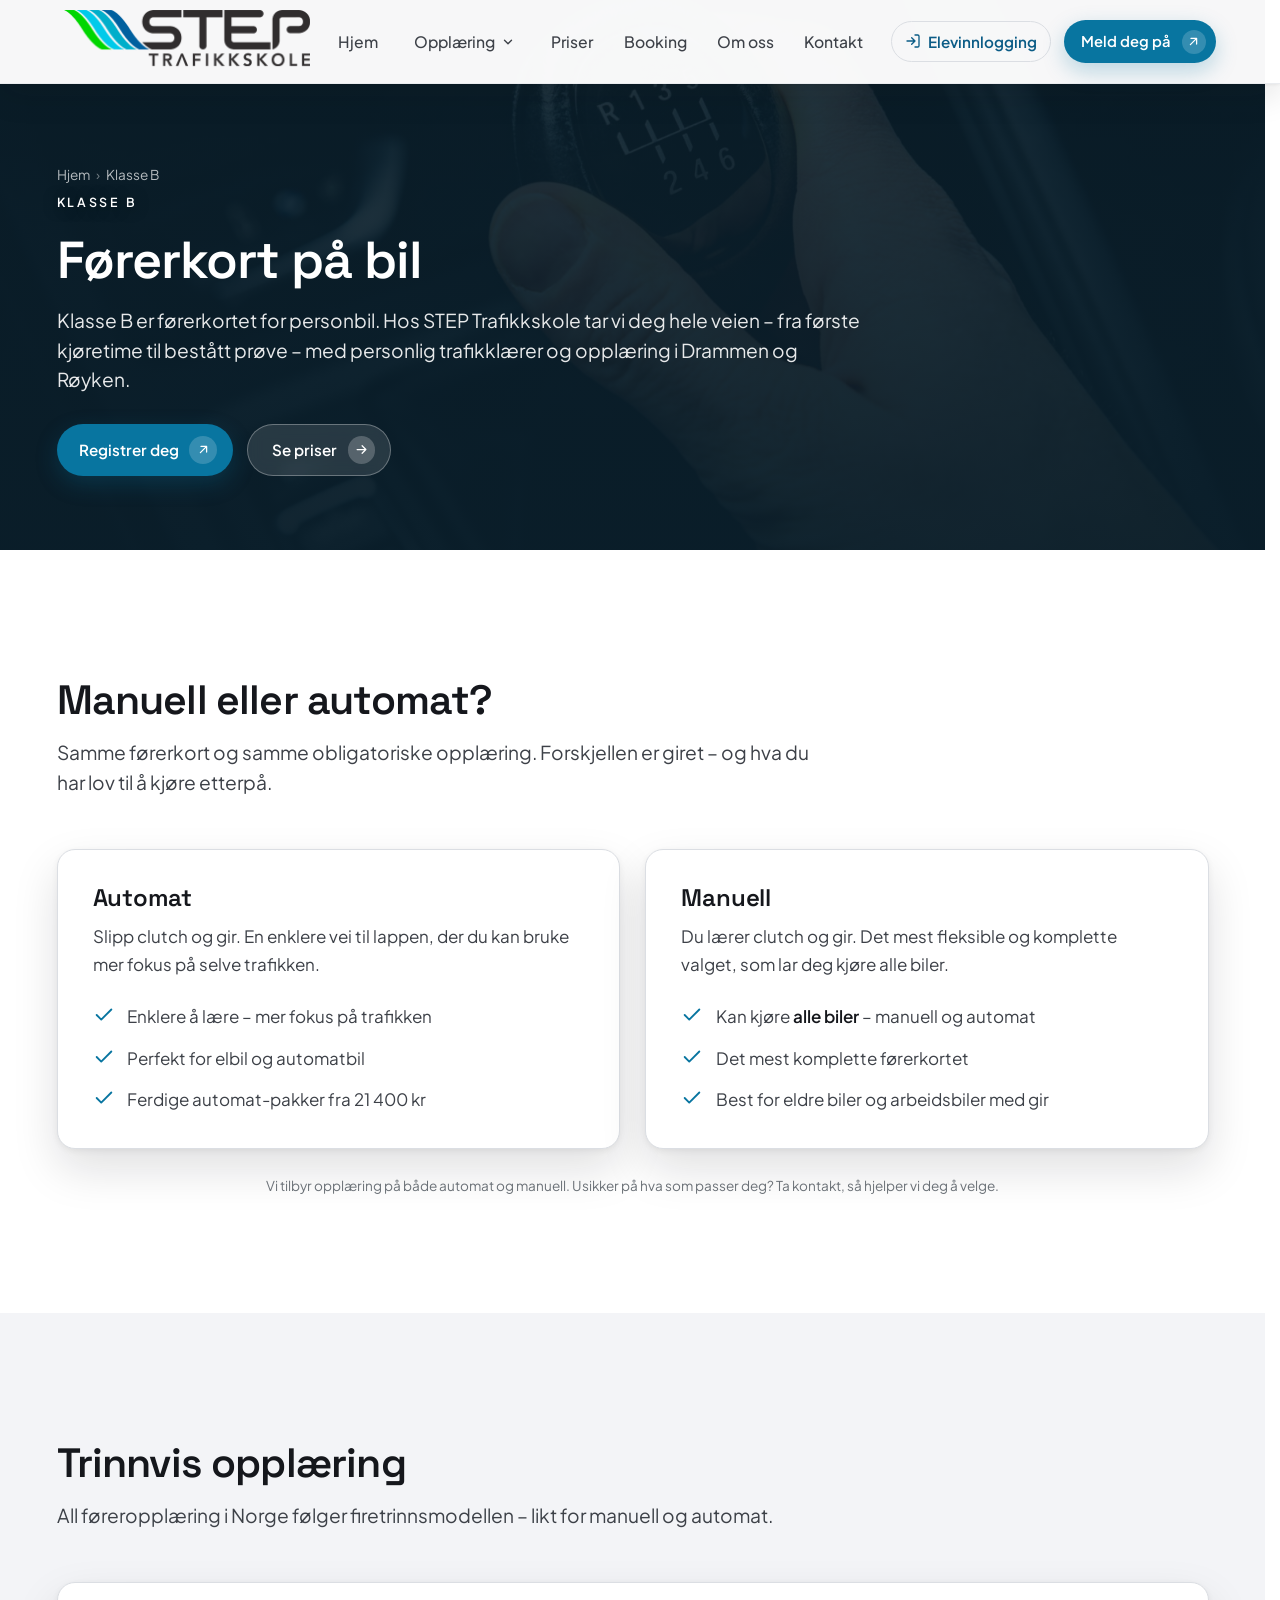
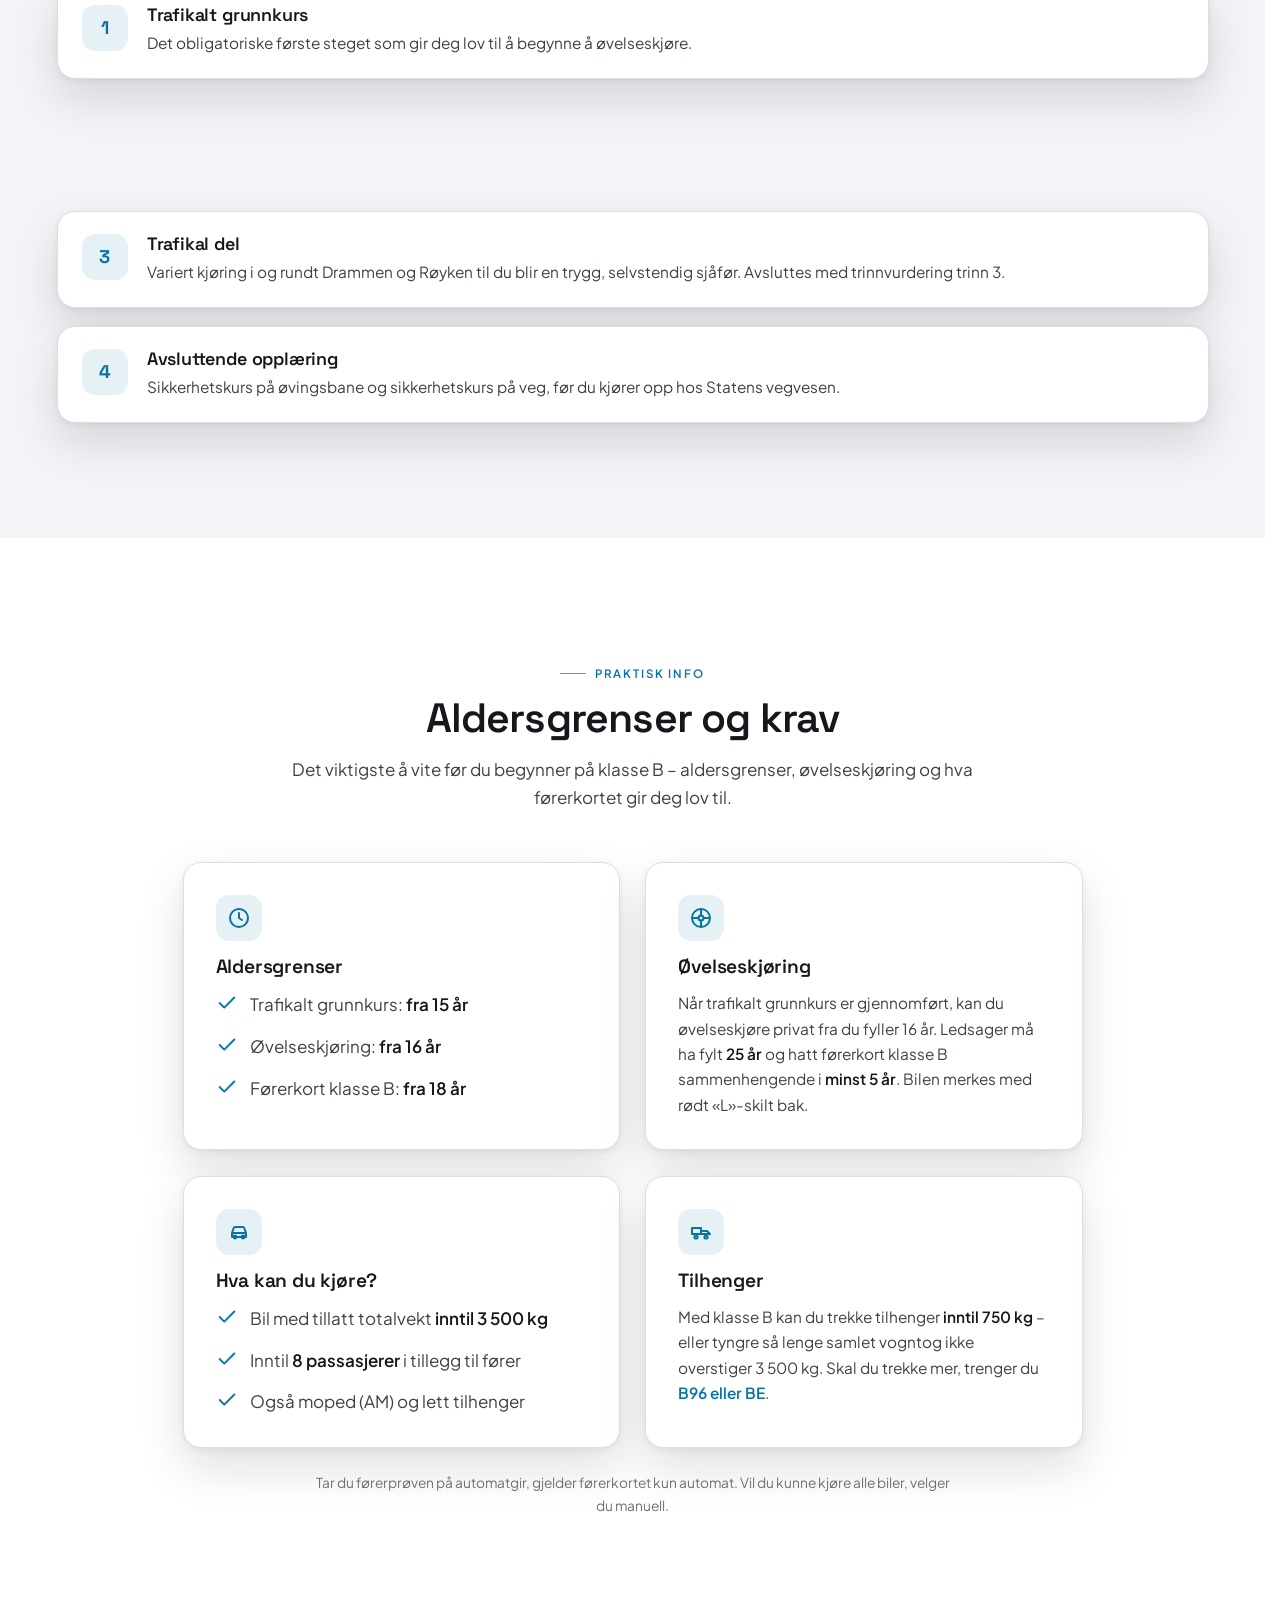
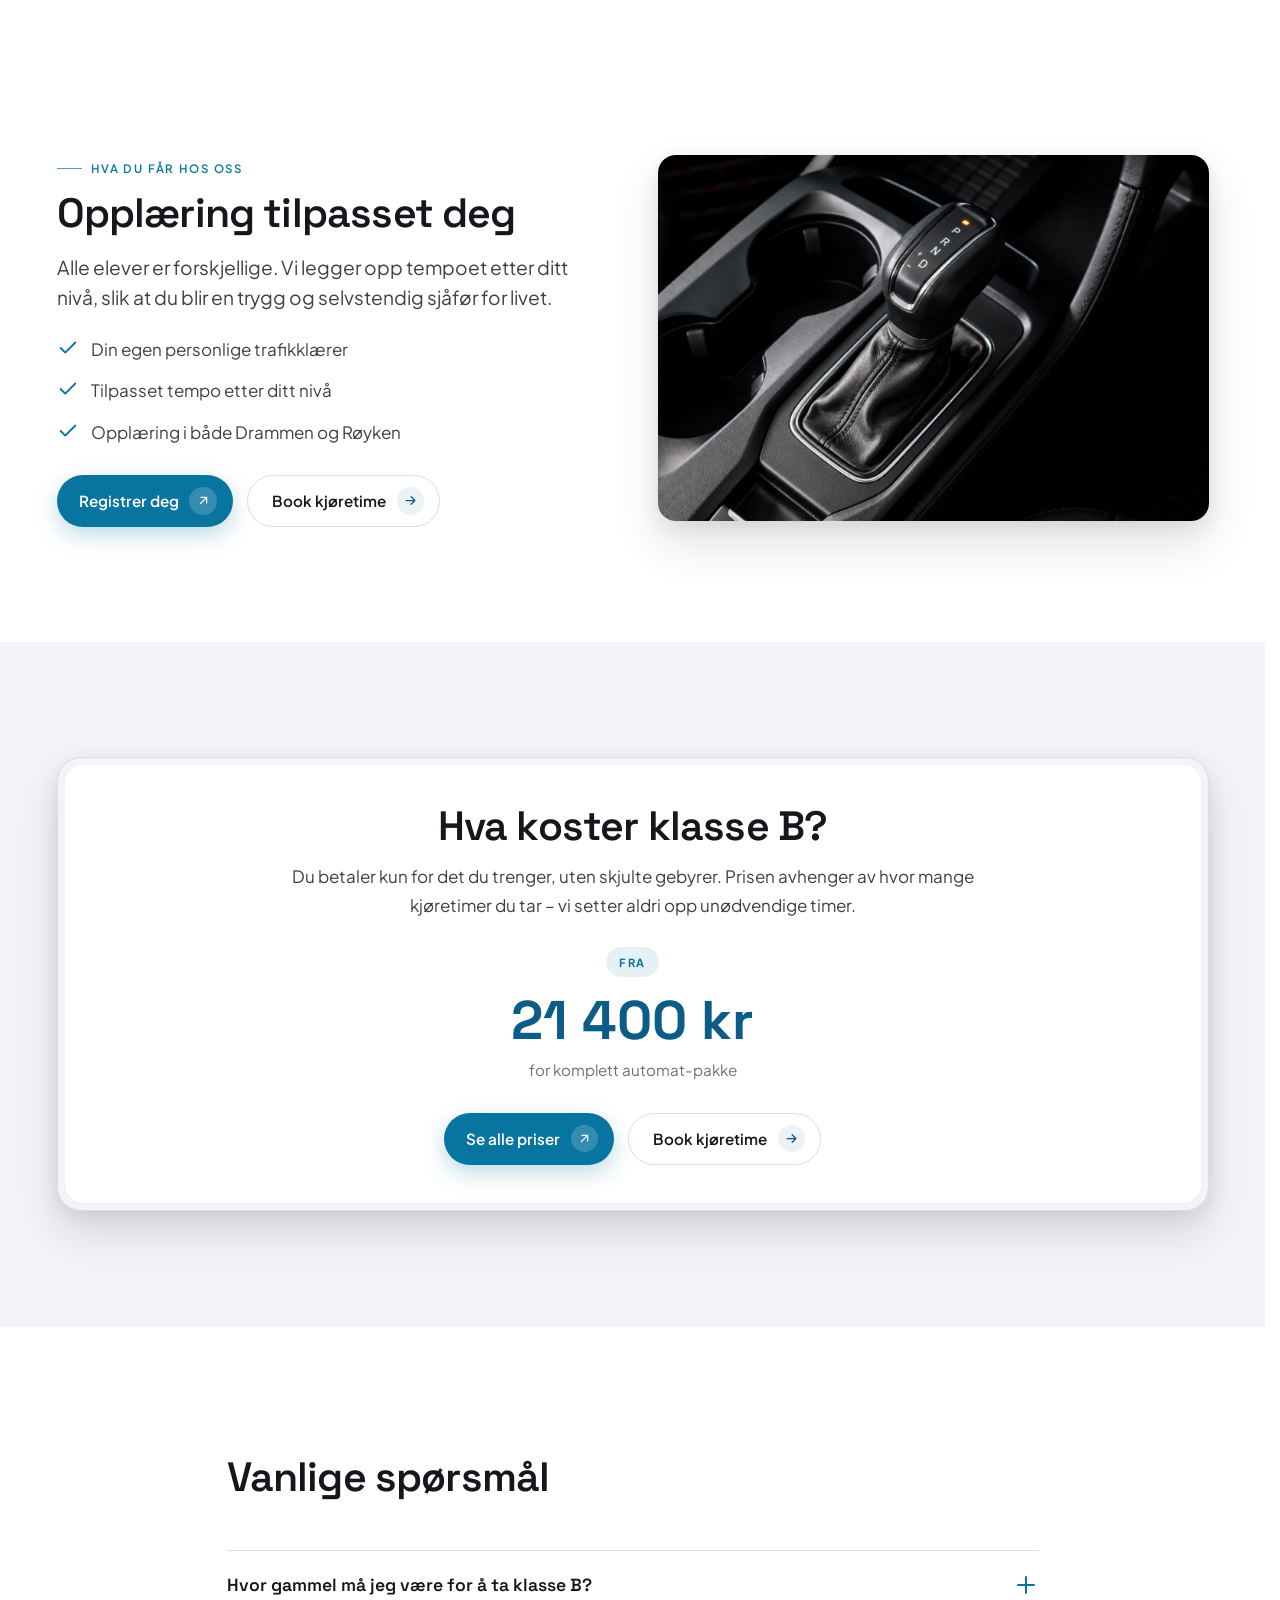
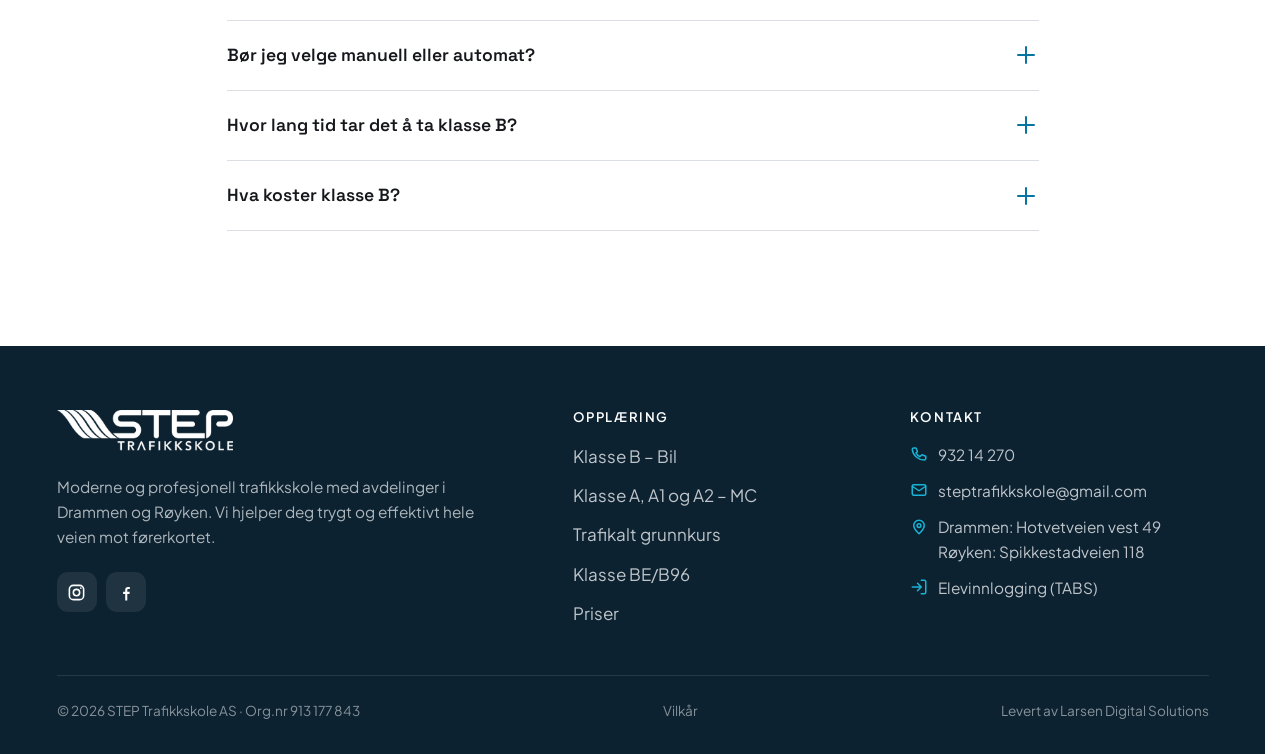
==== klasse-b.html @ c3b04172 "STEP Trafikkskole – nettsideutkast Co-Authored-By: Claude Opus 4.8 (1M context) <noreply@anthropic.c" ====
<!DOCTYPE html>
<html lang="nb">
<head>
  <meta charset="UTF-8">
  <meta name="viewport" content="width=device-width, initial-scale=1">
  <script>document.documentElement.classList.add('js')</script>
  <title>Klasse B – Førerkort på bil | STEP Trafikkskole</title>
  <meta name="description" content="Ta førerkort klasse B hos STEP Trafikkskole i Drammen og Røyken. Manuell eller automat, trinnvis opplæring og personlig trafikklærer. Komplette pakker fra 21 400 kr.">
  <link rel="canonical" href="https://steptrafikkskole.no/klasse-b.html">
  <meta name="theme-color" content="#0C2230">
  <link rel="icon" type="image/png" href="img/favicon.png">
  <link rel="apple-touch-icon" href="img/favicon.png">
  <meta property="og:type" content="website">
  <meta property="og:site_name" content="STEP Trafikkskole">
  <meta property="og:locale" content="nb_NO">
  <meta property="og:title" content="Klasse B – Førerkort på bil | STEP Trafikkskole">
  <meta property="og:description" content="Ta førerkort klasse B i Drammen og Røyken. Manuell eller automat, trinnvis opplæring og personlig trafikklærer.">
  <meta property="og:url" content="https://steptrafikkskole.no/klasse-b.html">
  <meta property="og:image" content="https://steptrafikkskole.no/img/step-hero.jpg">
  <meta name="twitter:card" content="summary_large_image">
  <meta name="twitter:title" content="Klasse B – Førerkort på bil | STEP Trafikkskole">
  <meta name="twitter:description" content="Ta førerkort klasse B i Drammen og Røyken. Manuell eller automat, personlig trafikklærer.">
  <meta name="twitter:image" content="https://steptrafikkskole.no/img/step-hero.jpg">
  <link rel="stylesheet" href="css/styles.css?v=37">
  <script type="application/ld+json">{"@context":"https://schema.org","@type":"BreadcrumbList","itemListElement":[{"@type":"ListItem","position":1,"name":"Hjem","item":"https://steptrafikkskole.no/"},{"@type":"ListItem","position":2,"name":"Klasse B","item":"https://steptrafikkskole.no/klasse-b.html"}]}</script>
  <script type="application/ld+json">{"@context":"https://schema.org","@type":"FAQPage","mainEntity":[{"@type":"Question","name":"Hvor gammel må jeg være for å ta klasse B?","acceptedAnswer":{"@type":"Answer","text":"Du kan ta trafikalt grunnkurs fra du fyller 15 år og begynne å øvelseskjøre fra 16 år. Selve førerkortet for klasse B kan du tidligst få når du fyller 18 år."}},{"@type":"Question","name":"Bør jeg velge manuell eller automat?","acceptedAnswer":{"@type":"Answer","text":"Med automat blir det enklere – du slipper clutch og gir, og kan bruke mer fokus på trafikken. Med manuell kan du kjøre alle biler. Vi tilbyr opplæring på både automat og manuell – velg det som passer deg."}},{"@type":"Question","name":"Hvor lang tid tar det å ta klasse B?","acceptedAnswer":{"@type":"Answer","text":"Det er individuelt og avhenger av hvor ofte du kjører og hvor mye du øvelseskjører privat. Vi legger opp tempoet etter ditt nivå og gjør trinnvurderinger underveis."}},{"@type":"Question","name":"Hva koster klasse B?","acceptedAnswer":{"@type":"Answer","text":"Vi tilbyr ferdige automat-pakker fra 21 400 kr, og du betaler kun for det du trenger. Se full prisoversikt på prissiden vår."}}]}</script>
  <script type="application/ld+json">{"@context":"https://schema.org","@type":"Service","name":"Klasse B – kjøreopplæring i Drammen og Røyken","serviceType":"Føreropplæring klasse B (manuell og automat)","provider":{"@type":"LocalBusiness","name":"STEP Trafikkskole AS","@id":"https://steptrafikkskole.no/#trafikkskole"},"areaServed":[{"@type":"City","name":"Drammen"},{"@type":"Place","name":"Røyken"}],"url":"https://steptrafikkskole.no/klasse-b.html","description":"Kjøreopplæring for førerkort klasse B i Drammen og Røyken, manuell eller automat. Personlig trafikklærer og tilpasset tempo."}</script>
</head>
<body>
  <a href="#hovedinnhold" class="skip-link">Hopp til innhold</a>

  <!-- ===================== NAV ===================== -->
  <header class="nav">
    <div class="container nav__inner">
      <a class="brand" href="index.html" aria-label="STEP Trafikkskole, forside"><img decoding="async" class="brand__logo" src="img/logo.png" alt="STEP Trafikkskole"></a>

      <nav class="nav__links" aria-label="Hovedmeny">
        <a href="index.html">Hjem</a>
        <div class="has-dd">
          <button class="dd__btn" aria-haspopup="true" aria-expanded="false" aria-current="page">Opplæring
            <svg viewBox="0 0 24 24" fill="none" stroke="currentColor" stroke-width="2.4" stroke-linecap="round" stroke-linejoin="round" aria-hidden="true"><path d="m6 9 6 6 6-6"/></svg>
          </button>
          <div class="dd__panel" role="menu">
            <a href="klasse-b.html" role="menuitem" aria-current="page"><span class="dd__ic"><svg viewBox="0 0 24 24" fill="none" stroke="currentColor" stroke-width="2" stroke-linecap="round" stroke-linejoin="round"><path d="M5 13l1.5-4.5A2 2 0 0 1 8.4 7h7.2a2 2 0 0 1 1.9 1.5L19 13M5 13h14v4H5z"/><circle cx="8" cy="17" r="1.4"/><circle cx="16" cy="17" r="1.4"/></svg></span><span><b>Klasse B – Bil</b><span>Manuell eller automat</span></span></a>
            <a href="klasse-mc.html" role="menuitem"><span class="dd__ic"><svg viewBox="0 0 24 24" fill="none" stroke="currentColor" stroke-width="2" stroke-linecap="round" stroke-linejoin="round"><circle cx="5.5" cy="17" r="3.5"/><circle cx="18.5" cy="17" r="3.5"/><path d="M5.5 17 9 9h4l3 4h2.5M9 9l-1-2"/></svg></span><span><b>Klasse A, A1 og A2 – MC</b><span>Lett, mellomtung og tung MC</span></span></a>
            <a href="klasse-be.html" role="menuitem"><span class="dd__ic"><svg viewBox="0 0 24 24" fill="none" stroke="currentColor" stroke-width="2" stroke-linecap="round" stroke-linejoin="round"><path d="M3 8h9v6H3zM12 11h6l3 3v0h-9z"/><circle cx="7" cy="17" r="1.6"/><circle cx="17" cy="17" r="1.6"/></svg></span><span><b>Klasse BE/B96</b><span>Bil med tilhenger</span></span></a>
            <a href="trafikalt-grunnkurs.html" role="menuitem"><span class="dd__ic"><svg viewBox="0 0 24 24" fill="none" stroke="currentColor" stroke-width="2" stroke-linecap="round" stroke-linejoin="round"><path d="M9 11l3 3L22 4"/><path d="M21 12v7a2 2 0 0 1-2 2H5a2 2 0 0 1-2-2V5a2 2 0 0 1 2-2h11"/></svg></span><span><b>Trafikalt grunnkurs</b><span>Obligatorisk førstesteg</span></span></a>
          </div>
        </div>
        <a href="priser.html">Priser</a>
        <a href="booking.html">Booking</a>
        <a href="om-oss.html">Om oss</a>
        <a href="kontakt.html">Kontakt</a>
      </nav>

      <div class="nav__cta">
        <a class="nav__login" href="https://tabs.no/start" target="_blank" rel="noopener" aria-label="Elevinnlogging i TABS (åpner nytt vindu)">
          <svg viewBox="0 0 24 24" fill="none" stroke="currentColor" stroke-width="2" stroke-linecap="round" stroke-linejoin="round" aria-hidden="true"><path d="M15 3h4a2 2 0 0 1 2 2v14a2 2 0 0 1-2 2h-4"/><path d="M10 17 15 12 10 7M15 12H3"/></svg>
          Elevinnlogging
        </a>
        <a class="btn btn--primary" href="kontakt.html">Meld deg på
          <span class="btn__icon" aria-hidden="true"><svg viewBox="0 0 24 24" fill="none" stroke="currentColor" stroke-width="2" stroke-linecap="round" stroke-linejoin="round"><path d="M7 17 17 7M8 7h9v9"/></svg></span>
        </a>
      </div>

      <button class="nav__burger" aria-label="Åpne meny" aria-expanded="false" aria-controls="mobilmeny">
        <span></span><span></span><span></span>
      </button>
    </div>
  </header>

  <!-- mobilmeny -->
  <div class="mobile-menu" id="mobilmeny">
    <a class="m-link" href="index.html">Hjem</a>
    <span class="m-link" style="cursor:default;opacity:.7">Opplæring</span>
    <div class="m-sub">
      <a href="klasse-b.html">Klasse B – Bil</a>
      <a href="klasse-mc.html">Klasse A/A1/A2</a>
      <a href="klasse-be.html">Klasse BE/B96</a>
      <a href="trafikalt-grunnkurs.html">Trafikalt grunnkurs</a>
    </div>
    <a class="m-link" href="priser.html">Priser</a>
    <a class="m-link" href="booking.html">Booking</a>
    <a class="m-link" href="om-oss.html">Om oss</a>
    <a class="m-link" href="kontakt.html">Kontakt</a>
    <div class="mobile-menu__foot">
      <a class="btn btn--ghost btn--block" href="https://tabs.no/start" target="_blank" rel="noopener">Elevinnlogging
        <span class="btn__icon" aria-hidden="true"><svg viewBox="0 0 24 24" fill="none" stroke="currentColor" stroke-width="2" stroke-linecap="round" stroke-linejoin="round"><path d="M15 3h4a2 2 0 0 1 2 2v14a2 2 0 0 1-2 2h-4"/><path d="M10 17 15 12 10 7M15 12H3"/></svg></span>
      </a>
      <a class="btn btn--primary btn--block" href="kontakt.html">Meld deg på
        <span class="btn__icon" aria-hidden="true"><svg viewBox="0 0 24 24" fill="none" stroke="currentColor" stroke-width="2" stroke-linecap="round" stroke-linejoin="round"><path d="M7 17 17 7M8 7h9v9"/></svg></span>
      </a>
    </div>
  </div>

  <main id="hovedinnhold">

    <!-- ===================== SUBHERO ===================== -->
    <section class="subhero">
      <div class="subhero__bg" aria-hidden="true"><img decoding="async" src="img/manuell.jpg" alt="" width="1920" height="900"></div>
      <div class="subhero__scrim" aria-hidden="true"></div>
      <span data-nav-sentinel style="position:absolute;top:60px;height:1px;width:1px"></span>
      <div class="container">
        <nav class="crumbs" aria-label="Brødsmuler"><a href="index.html">Hjem</a><span>›</span> Klasse B</nav>
        <span class="eyebrow">Klasse B</span>
        <h1 style="margin-top:1.1rem">Førerkort på bil</h1>
        <p class="lead">Klasse B er førerkortet for personbil. Hos STEP Trafikkskole tar vi deg hele veien – fra første kjøretime til bestått prøve – med personlig trafikklærer og opplæring i Drammen og Røyken.</p>
        <div class="btn-row"><a class="btn btn--primary" href="kontakt.html">Registrer deg<span class="btn__icon" aria-hidden="true"><svg viewBox="0 0 24 24" fill="none" stroke="currentColor" stroke-width="2" stroke-linecap="round" stroke-linejoin="round"><path d="M7 17 17 7M8 7h9v9"/></svg></span></a><a class="btn btn--glass" href="priser.html">Se priser<span class="btn__icon" aria-hidden="true"><svg viewBox="0 0 24 24" fill="none" stroke="currentColor" stroke-width="2" stroke-linecap="round" stroke-linejoin="round"><path d="M5 12h14M13 6l6 6-6 6"/></svg></span></a></div>
      </div>
    </section>

    <!-- ===================== MANUELL VS AUTOMAT ===================== -->
    <section class="section">
      <div class="container">
        <div class="section-head reveal"><h2>Manuell eller automat?</h2><p class="lead">Samme førerkort og samme obligatoriske opplæring. Forskjellen er giret – og hva du har lov til å kjøre etterpå.</p></div>
        <div class="grid grid-2">
          <article class="card reveal" style="padding:clamp(1.6rem,3vw,2.2rem)">
            <h3 style="font-size:1.5rem;margin-bottom:.7rem">Automat</h3>
            <p style="margin-bottom:1.2rem">Slipp clutch og gir. En enklere vei til lappen, der du kan bruke mer fokus på selve trafikken.</p>
            <ul class="ticks">
              <li><svg viewBox="0 0 24 24" fill="none" stroke="currentColor" stroke-width="2" stroke-linecap="round" stroke-linejoin="round" aria-hidden="true"><path d="M20 6 9 17l-5-5"/></svg><span>Enklere å lære – mer fokus på trafikken</span></li>
              <li><svg viewBox="0 0 24 24" fill="none" stroke="currentColor" stroke-width="2" stroke-linecap="round" stroke-linejoin="round" aria-hidden="true"><path d="M20 6 9 17l-5-5"/></svg><span>Perfekt for elbil og automatbil</span></li>
              <li><svg viewBox="0 0 24 24" fill="none" stroke="currentColor" stroke-width="2" stroke-linecap="round" stroke-linejoin="round" aria-hidden="true"><path d="M20 6 9 17l-5-5"/></svg><span>Ferdige automat-pakker fra 21 400 kr</span></li>
            </ul>
          </article>
          <article class="card reveal" data-delay="1" style="padding:clamp(1.6rem,3vw,2.2rem)">
            <h3 style="font-size:1.5rem;margin-bottom:.7rem">Manuell</h3>
            <p style="margin-bottom:1.2rem">Du lærer clutch og gir. Det mest fleksible og komplette valget, som lar deg kjøre alle biler.</p>
            <ul class="ticks">
              <li><svg viewBox="0 0 24 24" fill="none" stroke="currentColor" stroke-width="2" stroke-linecap="round" stroke-linejoin="round" aria-hidden="true"><path d="M20 6 9 17l-5-5"/></svg><span>Kan kjøre <strong>alle biler</strong> – manuell og automat</span></li>
              <li><svg viewBox="0 0 24 24" fill="none" stroke="currentColor" stroke-width="2" stroke-linecap="round" stroke-linejoin="round" aria-hidden="true"><path d="M20 6 9 17l-5-5"/></svg><span>Det mest komplette førerkortet</span></li>
              <li><svg viewBox="0 0 24 24" fill="none" stroke="currentColor" stroke-width="2" stroke-linecap="round" stroke-linejoin="round" aria-hidden="true"><path d="M20 6 9 17l-5-5"/></svg><span>Best for eldre biler og arbeidsbiler med gir</span></li>
            </ul>
          </article>
        </div>
        <p class="form__note" style="text-align:center;margin-top:1.6rem">Vi tilbyr opplæring på både automat og manuell. Usikker på hva som passer deg? Ta kontakt, så hjelper vi deg å velge.</p>
      </div>
    </section>

    <!-- ===================== DE FIRE TRINNENE ===================== -->
    <section class="section section--soft">
      <div class="container">
        <div class="section-head reveal"><h2>Trinnvis opplæring</h2><p class="lead">All føreropplæring i Norge følger firetrinnsmodellen – likt for manuell og automat.</p></div>
        <div class="trinn">
          <div class="trinn__item card reveal"><span class="trinn__badge">1</span><div><h3>Trafikalt grunnkurs</h3><p>Det obligatoriske første steget som gir deg lov til å begynne å øvelseskjøre.</p></div></div>
          <div class="trinn__item card reveal" data-delay="1"><span class="trinn__badge">2</span><div><h3>Grunnleggende kjøretøy- og kjørekompetanse</h3><p>Du blir kjent med bilen i rolige omgivelser og lærer å mestre den grunnleggende kjøringen. Avsluttes med obligatorisk trinnvurdering.</p></div></div>
          <div class="trinn__item card reveal" data-delay="2"><span class="trinn__badge">3</span><div><h3>Trafikal del</h3><p>Variert kjøring i og rundt Drammen og Røyken til du blir en trygg, selvstendig sjåfør. Avsluttes med trinnvurdering trinn 3.</p></div></div>
          <div class="trinn__item card reveal" data-delay="3"><span class="trinn__badge">4</span><div><h3>Avsluttende opplæring</h3><p>Sikkerhetskurs på øvingsbane og sikkerhetskurs på veg, før du kjører opp hos Statens vegvesen.</p></div></div>
        </div>
      </div>
    </section>

    <!-- ===================== PRAKTISK INFO ===================== -->
    <section class="section" id="praktisk">
      <div class="container">
        <div class="section-head section-head--center reveal">
          <span class="eyebrow eyebrow--center">Praktisk info</span>
          <h2>Aldersgrenser og krav</h2>
          <p class="measure" style="margin:.9rem auto 0">Det viktigste å vite før du begynner på klasse B – aldersgrenser, øvelseskjøring og hva førerkortet gir deg lov til.</p>
        </div>
        <div class="grid grid-2 reveal" style="max-width:900px;margin-inline:auto">
          <article class="card" style="padding:clamp(1.5rem,2.8vw,2rem)">
            <div style="width:46px;height:46px;border-radius:13px;display:grid;place-items:center;background:rgba(8,117,160,.1);color:var(--accent);margin-bottom:1rem"><svg viewBox="0 0 24 24" width="24" height="24" fill="none" stroke="currentColor" stroke-width="2" stroke-linecap="round" stroke-linejoin="round" aria-hidden="true"><circle cx="12" cy="12" r="9"/><path d="M12 7v5l3 2"/></svg></div>
            <h3 style="font-size:1.2rem;margin-bottom:.8rem">Aldersgrenser</h3>
            <ul class="ticks" style="margin:0">
              <li><svg viewBox="0 0 24 24" fill="none" stroke="currentColor" stroke-width="2" stroke-linecap="round" stroke-linejoin="round" aria-hidden="true"><path d="M20 6 9 17l-5-5"/></svg><span>Trafikalt grunnkurs: <strong>fra 15 år</strong></span></li>
              <li><svg viewBox="0 0 24 24" fill="none" stroke="currentColor" stroke-width="2" stroke-linecap="round" stroke-linejoin="round" aria-hidden="true"><path d="M20 6 9 17l-5-5"/></svg><span>Øvelseskjøring: <strong>fra 16 år</strong></span></li>
              <li><svg viewBox="0 0 24 24" fill="none" stroke="currentColor" stroke-width="2" stroke-linecap="round" stroke-linejoin="round" aria-hidden="true"><path d="M20 6 9 17l-5-5"/></svg><span>Førerkort klasse B: <strong>fra 18 år</strong></span></li>
            </ul>
          </article>
          <article class="card" style="padding:clamp(1.5rem,2.8vw,2rem)">
            <div style="width:46px;height:46px;border-radius:13px;display:grid;place-items:center;background:rgba(8,117,160,.1);color:var(--accent);margin-bottom:1rem"><svg viewBox="0 0 24 24" width="24" height="24" fill="none" stroke="currentColor" stroke-width="2" stroke-linecap="round" stroke-linejoin="round" aria-hidden="true"><circle cx="12" cy="12" r="9"/><circle cx="12" cy="12" r="2.5"/><path d="M12 3.5v6M12 14.5v6M3.5 12h6M14.5 12h6"/></svg></div>
            <h3 style="font-size:1.2rem;margin-bottom:.8rem">Øvelseskjøring</h3>
            <p style="font-size:.96rem">Når trafikalt grunnkurs er gjennomført, kan du øvelseskjøre privat fra du fyller 16 år. Ledsager må ha fylt <strong>25 år</strong> og hatt førerkort klasse B sammenhengende i <strong>minst 5 år</strong>. Bilen merkes med rødt «L»-skilt bak.</p>
          </article>
          <article class="card" style="padding:clamp(1.5rem,2.8vw,2rem)">
            <div style="width:46px;height:46px;border-radius:13px;display:grid;place-items:center;background:rgba(8,117,160,.1);color:var(--accent);margin-bottom:1rem"><svg viewBox="0 0 24 24" width="24" height="24" fill="none" stroke="currentColor" stroke-width="2" stroke-linecap="round" stroke-linejoin="round" aria-hidden="true"><path d="M5 13l1.5-4.5A2 2 0 0 1 8.4 7h7.2a2 2 0 0 1 1.9 1.5L19 13M5 13h14v4H5z"/><circle cx="8" cy="17" r="1.4"/><circle cx="16" cy="17" r="1.4"/></svg></div>
            <h3 style="font-size:1.2rem;margin-bottom:.8rem">Hva kan du kjøre?</h3>
            <ul class="ticks" style="margin:0">
              <li><svg viewBox="0 0 24 24" fill="none" stroke="currentColor" stroke-width="2" stroke-linecap="round" stroke-linejoin="round" aria-hidden="true"><path d="M20 6 9 17l-5-5"/></svg><span>Bil med tillatt totalvekt <strong>inntil 3 500 kg</strong></span></li>
              <li><svg viewBox="0 0 24 24" fill="none" stroke="currentColor" stroke-width="2" stroke-linecap="round" stroke-linejoin="round" aria-hidden="true"><path d="M20 6 9 17l-5-5"/></svg><span>Inntil <strong>8 passasjerer</strong> i tillegg til fører</span></li>
              <li><svg viewBox="0 0 24 24" fill="none" stroke="currentColor" stroke-width="2" stroke-linecap="round" stroke-linejoin="round" aria-hidden="true"><path d="M20 6 9 17l-5-5"/></svg><span>Også moped (AM) og lett tilhenger</span></li>
            </ul>
          </article>
          <article class="card" style="padding:clamp(1.5rem,2.8vw,2rem)">
            <div style="width:46px;height:46px;border-radius:13px;display:grid;place-items:center;background:rgba(8,117,160,.1);color:var(--accent);margin-bottom:1rem"><svg viewBox="0 0 24 24" width="24" height="24" fill="none" stroke="currentColor" stroke-width="2" stroke-linecap="round" stroke-linejoin="round" aria-hidden="true"><path d="M3 8h9v6H3zM12 11h6l3 3v0h-9z"/><circle cx="7" cy="17" r="1.6"/><circle cx="17" cy="17" r="1.6"/></svg></div>
            <h3 style="font-size:1.2rem;margin-bottom:.8rem">Tilhenger</h3>
            <p style="font-size:.96rem">Med klasse B kan du trekke tilhenger <strong>inntil 750 kg</strong> – eller tyngre så lenge samlet vogntog ikke overstiger 3 500 kg. Skal du trekke mer, trenger du <a href="klasse-be.html" style="color:var(--accent);font-weight:600">B96 eller BE</a>.</p>
          </article>
        </div>
        <p class="price-note center" style="margin-top:1.5rem;max-width:64ch;margin-inline:auto">Tar du førerprøven på automatgir, gjelder førerkortet kun automat. Vil du kunne kjøre alle biler, velger du manuell.</p>
      </div>
    </section>

    <!-- ===================== HVA DU FÅR HOS OSS ===================== -->
    <section class="section">
      <div class="container">
        <div class="split">
          <div class="reveal">
            <span class="eyebrow">Hva du får hos oss</span>
            <h2 style="margin-top:.8rem">Opplæring tilpasset deg</h2>
            <p class="lead" style="margin-top:1rem">Alle elever er forskjellige. Vi legger opp tempoet etter ditt nivå, slik at du blir en trygg og selvstendig sjåfør for livet.</p>
            <ul class="ticks" style="margin-top:1.4rem">
              <li><svg viewBox="0 0 24 24" fill="none" stroke="currentColor" stroke-width="2" stroke-linecap="round" stroke-linejoin="round" aria-hidden="true"><path d="M20 6 9 17l-5-5"/></svg><span>Din egen personlige trafikklærer</span></li>
              <li><svg viewBox="0 0 24 24" fill="none" stroke="currentColor" stroke-width="2" stroke-linecap="round" stroke-linejoin="round" aria-hidden="true"><path d="M20 6 9 17l-5-5"/></svg><span>Tilpasset tempo etter ditt nivå</span></li>
              <li><svg viewBox="0 0 24 24" fill="none" stroke="currentColor" stroke-width="2" stroke-linecap="round" stroke-linejoin="round" aria-hidden="true"><path d="M20 6 9 17l-5-5"/></svg><span>Opplæring i både Drammen og Røyken</span></li>
            </ul>
            <div class="btn-row" style="margin-top:1.8rem"><a class="btn btn--primary" href="kontakt.html">Registrer deg<span class="btn__icon" aria-hidden="true"><svg viewBox="0 0 24 24" fill="none" stroke="currentColor" stroke-width="2" stroke-linecap="round" stroke-linejoin="round"><path d="M7 17 17 7M8 7h9v9"/></svg></span></a><a class="btn btn--ghost" href="booking.html">Book kjøretime<span class="btn__icon" aria-hidden="true"><svg viewBox="0 0 24 24" fill="none" stroke="currentColor" stroke-width="2" stroke-linecap="round" stroke-linejoin="round"><path d="M5 12h14M13 6l6 6-6 6"/></svg></span></a></div>
          </div>
          <div class="reveal" data-delay="1">
            <img decoding="async" src="img/automat.jpg" alt="Kjøreopplæring klasse B hos STEP Trafikkskole" loading="lazy" width="720" height="560" style="width:100%;height:100%;object-fit:cover;border-radius:var(--r-card);box-shadow:var(--shadow-md)">
          </div>
        </div>
      </div>
    </section>

    <!-- ===================== PRIS-TEASER ===================== -->
    <section class="section section--soft">
      <div class="container">
        <div class="bezel reveal">
          <div class="bezel__inner">
            <div style="text-align:center">
              <h2>Hva koster klasse B?</h2>
              <p class="measure" style="margin:.9rem auto 0">Du betaler kun for det du trenger, uten skjulte gebyrer. Prisen avhenger av hvor mange kjøretimer du tar – vi setter aldri opp unødvendige timer.</p>
              <div style="margin:1.7rem 0 1.9rem">
                <span style="display:inline-block;font-size:.7rem;font-weight:700;letter-spacing:.14em;text-transform:uppercase;color:var(--accent);background:rgba(8,117,160,.1);padding:.38rem .85rem;border-radius:999px;margin-bottom:1rem">Fra</span>
                <div style="font-family:var(--font-display);font-weight:700;font-size:clamp(2.4rem,5vw,3.4rem);line-height:1;color:var(--brand)">21 400 kr</div>
                <div style="color:var(--muted);font-size:.95rem;margin-top:.6rem">for komplett automat-pakke</div>
              </div>
              <div class="btn-row" style="justify-content:center">
                <a class="btn btn--primary" href="priser.html">Se alle priser<span class="btn__icon" aria-hidden="true"><svg viewBox="0 0 24 24" fill="none" stroke="currentColor" stroke-width="2" stroke-linecap="round" stroke-linejoin="round"><path d="M7 17 17 7M8 7h9v9"/></svg></span></a>
                <a class="btn btn--ghost" href="booking.html">Book kjøretime<span class="btn__icon" aria-hidden="true"><svg viewBox="0 0 24 24" fill="none" stroke="currentColor" stroke-width="2" stroke-linecap="round" stroke-linejoin="round"><path d="M5 12h14M13 6l6 6-6 6"/></svg></span></a>
              </div>
            </div>
          </div>
        </div>
      </div>
    </section>

    <!-- ===================== FAQ ===================== -->
    <section class="section">
      <div class="container container--narrow">
        <div class="section-head reveal"><h2>Vanlige spørsmål</h2></div>
        <div class="faq reveal">
          <details id="sp-alder"><summary>Hvor gammel må jeg være for å ta klasse B? <span class="faq__icon" aria-hidden="true"></span></summary><div class="faq__body"><p>Du kan ta trafikalt grunnkurs fra du fyller 15 år og begynne å øvelseskjøre fra 16 år. Selve førerkortet for klasse B kan du tidligst få når du fyller 18 år.</p></div></details>
          <details id="sp-velg"><summary>Bør jeg velge manuell eller automat? <span class="faq__icon" aria-hidden="true"></span></summary><div class="faq__body"><p>Med automat blir det enklere – du slipper clutch og gir, og kan bruke mer fokus på trafikken. Med manuell kan du kjøre alle biler. Vi tilbyr opplæring på både automat og manuell – velg det som passer deg.</p></div></details>
          <details id="sp-tid"><summary>Hvor lang tid tar det å ta klasse B? <span class="faq__icon" aria-hidden="true"></span></summary><div class="faq__body"><p>Det er individuelt og avhenger av hvor ofte du kjører og hvor mye du øvelseskjører privat. Vi legger opp tempoet etter ditt nivå og gjør trinnvurderinger underveis, så vi ser sammen når du er klar.</p></div></details>
          <details id="sp-pris"><summary>Hva koster klasse B? <span class="faq__icon" aria-hidden="true"></span></summary><div class="faq__body"><p>Vi tilbyr ferdige automat-pakker fra 21 400 kr, og du betaler kun for det du trenger. Se full prisoversikt på <a href="priser.html">prissiden vår</a>.</p></div></details>
        </div>
      </div>
    </section>

  </main>

  <!-- ===================== FOOTER ===================== -->
  <footer class="footer">
    <div class="container">
      <div class="footer__grid">
        <div>
          <a class="brand" href="index.html" aria-label="STEP Trafikkskole, forside">
            <img decoding="async" class="brand__logo" src="img/logo.png" style="height:46px;width:auto;background:none;padding:0;border:0;border-radius:0;box-shadow:none;filter:brightness(0) invert(1)" alt="STEP Trafikkskole">
          </a>
          <p class="footer__about">Moderne og profesjonell trafikkskole med avdelinger i Drammen og Røyken. Vi hjelper deg trygt og effektivt hele veien mot førerkortet.</p>
          <div class="footer__social"><a href="https://www.instagram.com/steptrafikkskole" target="_blank" rel="noopener" aria-label="Følg STEP Trafikkskole på Instagram"><svg viewBox="0 0 24 24" fill="none" stroke="currentColor" stroke-width="2" stroke-linecap="round" stroke-linejoin="round" aria-hidden="true"><rect x="3" y="3" width="18" height="18" rx="5"/><circle cx="12" cy="12" r="4"/><circle cx="17.5" cy="6.5" r="1" fill="currentColor" stroke="none"/></svg></a><a href="https://www.facebook.com/Steptrafikkskole/" target="_blank" rel="noopener" aria-label="Følg STEP Trafikkskole på Facebook"><svg viewBox="0 0 24 24" fill="currentColor" aria-hidden="true"><path d="M13 22v-8h2.7l.4-3H13V9.1c0-.87.3-1.46 1.56-1.46H16.2V5.02C15.86 4.97 14.84 4.9 13.85 4.9c-2.06 0-3.47 1.26-3.47 3.57V11H7.7v3h2.68v8H13Z"/></svg></a></div>
        </div>
        <div>
          <h4>Opplæring</h4>
          <ul>
            <li><a href="klasse-b.html">Klasse B – Bil</a></li>
            <li><a href="klasse-mc.html">Klasse A, A1 og A2 – MC</a></li>
            <li><a href="trafikalt-grunnkurs.html">Trafikalt grunnkurs</a></li>
            <li><a href="klasse-be.html">Klasse BE/B96</a></li>
            <li><a href="priser.html">Priser</a></li>
          </ul>
        </div>
        <div>
          <h4>Kontakt</h4>
          <ul class="footer__contact">
            <li><svg viewBox="0 0 24 24" fill="none" stroke="currentColor" stroke-width="2" stroke-linecap="round" stroke-linejoin="round" aria-hidden="true"><path d="M5 4h3l2 5-2 1.5a11 11 0 0 0 5 5L16 13l5 2v3a2 2 0 0 1-2 2A16 16 0 0 1 3 6a2 2 0 0 1 2-2Z"/></svg><a href="tel:+4793214270">932 14 270</a></li><li><svg viewBox="0 0 24 24" fill="none" stroke="currentColor" stroke-width="2" stroke-linecap="round" stroke-linejoin="round" aria-hidden="true"><rect x="3" y="5" width="18" height="14" rx="2"/><path d="m3 7 9 6 9-6"/></svg><a href="mailto:steptrafikkskole@gmail.com">steptrafikkskole@gmail.com</a></li>
            <li><svg viewBox="0 0 24 24" fill="none" stroke="currentColor" stroke-width="2" stroke-linecap="round" stroke-linejoin="round" aria-hidden="true"><path d="M12 21s-7-6.5-7-11a7 7 0 0 1 14 0c0 4.5-7 11-7 11Z"/><circle cx="12" cy="10" r="2.5"/></svg><span style="line-height:1.6">Drammen: Hotvetveien vest 49<br>Røyken: Spikkestadveien 118</span></li>
            <li><svg viewBox="0 0 24 24" fill="none" stroke="currentColor" stroke-width="2" stroke-linecap="round" stroke-linejoin="round" aria-hidden="true"><path d="M15 3h4a2 2 0 0 1 2 2v14a2 2 0 0 1-2 2h-4"/><path d="M10 17 15 12 10 7M15 12H3"/></svg><a href="https://tabs.no/start" target="_blank" rel="noopener">Elevinnlogging (TABS)</a></li>
          </ul>
          
        </div>
      </div>
      
      <div class="footer__bar">
        <span>© <span data-year>2026</span> STEP Trafikkskole AS · Org.nr 913 177 843</span>
        <a href="vilkar.html">Vilkår</a>
        <span>Levert av Larsen Digital Solutions</span>
      </div>
    </div>
  </footer>

  <!-- mobil sticky-bar -->
  <div class="mbar">
    <a class="btn btn--ghost" href="priser.html">Se priser</a>
    <a class="btn btn--primary" href="kontakt.html">Meld deg på
      <span class="btn__icon" aria-hidden="true"><svg viewBox="0 0 24 24" fill="none" stroke="currentColor" stroke-width="2" stroke-linecap="round" stroke-linejoin="round"><path d="M7 17 17 7M8 7h9v9"/></svg></span>
    </a>
  </div>

  <script src="js/main.js?v=13" defer></script>
</body>
</html>
---- css/styles.css ----
/* =====================================================================
   Thor Trafikk — designsystem (Molde)
   Palett: "Veibane". Grønn = funksjonell aksent (handling/godkjent),
   rød = sjelden merkevare-spark (logo, tynn understrek), gull = stjerner.
   Radius: knapper = pill, kort = 18px, input = 10px.
   Fonter: Space Grotesk (display) + Plus Jakarta Sans (brødtekst), selvhostet.
   ===================================================================== */

/* ---------- Fonter ---------- */
@font-face { font-family: 'Space Grotesk'; font-style: normal; font-weight: 500; font-display: swap; src: url('../fonts/space-grotesk-500.woff2') format('woff2'); }
@font-face { font-family: 'Space Grotesk'; font-style: normal; font-weight: 600; font-display: swap; src: url('../fonts/space-grotesk-600.woff2') format('woff2'); }
@font-face { font-family: 'Space Grotesk'; font-style: normal; font-weight: 700; font-display: swap; src: url('../fonts/space-grotesk-700.woff2') format('woff2'); }
@font-face { font-family: 'Plus Jakarta Sans'; font-style: normal; font-weight: 400; font-display: swap; src: url('../fonts/jakarta-400.woff2') format('woff2'); }
@font-face { font-family: 'Plus Jakarta Sans'; font-style: normal; font-weight: 500; font-display: swap; src: url('../fonts/jakarta-500.woff2') format('woff2'); }
@font-face { font-family: 'Plus Jakarta Sans'; font-style: normal; font-weight: 600; font-display: swap; src: url('../fonts/jakarta-600.woff2') format('woff2'); }
@font-face { font-family: 'Plus Jakarta Sans'; font-style: normal; font-weight: 700; font-display: swap; src: url('../fonts/jakarta-700.woff2') format('woff2'); }

/* ---------- Tokens ---------- */
:root {
  --ink: #15171C;          /* tekst */
  --ink-2: #3D4148;        /* sekundær tekst */
  --muted: #6B7177;        /* dempet */
  --brand: #0B5C86;        /* dyp gran: solid-nav-lenker, aksent på lyst */
  --brand-dark: #073F5E;
  --accent: #0875A0;       /* CTA-bakgrunn (hvit tekst, AA ~5:1) */
  --accent-hover: #06617F;
  --accent-bright: #18B4D6;/* dekor: fokusring, ikon-uthev */
  --spark: #46C24A;        /* logo-rød: sjelden merkevare-spark */
  --gold: #F4B740;         /* anmeldelses-stjerner */
  --bg: #FFFFFF;           /* hvit base – luftig; kort popper via kant + skygge */
  --bg-soft: #F3F4F7;      /* svært lett grå vekslingsseksjon */
  --bg-deep: #0C2230;      /* mørk seksjon / footer */
  --surface: #FFFFFF;
  --hairline: #DBDEE3;
  --hairline-soft: #EAECEF;

  --r-card: 18px;
  --r-card-inner: 12px;
  --r-input: 10px;
  --r-sm: 8px;
  --r-pill: 999px;

  --shadow-sm: 0 1px 3px rgba(17,18,22,.06), 0 12px 32px rgba(17,18,22,.10);
  --shadow-md: 0 6px 20px rgba(17,18,22,.08), 0 22px 48px rgba(17,18,22,.12);
  --shadow-lg: 0 30px 70px rgba(11,92,134,.16);

  --ease: cubic-bezier(0.16, 1, 0.3, 1);
  --ease-spring: cubic-bezier(0.32, 0.72, 0, 1);

  --font-display: 'Space Grotesk', ui-sans-serif, system-ui, sans-serif;
  --font-body: 'Plus Jakarta Sans', ui-sans-serif, system-ui, sans-serif;

  --maxw: 1200px;
  --nav-h: 84px;
}

/* ---------- Reset / base ---------- */
*, *::before, *::after { box-sizing: border-box; }
* { margin: 0; }
html { scroll-behavior: smooth; -webkit-text-size-adjust: 100%; scrollbar-gutter: stable; scroll-padding-top: calc(var(--nav-h) + 16px); }
body {
  font-family: var(--font-body);
  color: var(--ink);
  background: var(--bg);
  font-size: 1.0625rem;
  line-height: 1.65;
  -webkit-font-smoothing: antialiased;
  text-rendering: optimizeLegibility;
  overflow-x: hidden;
}
img { display: block; max-width: 100%; height: auto; }
a { color: inherit; text-decoration: none; }
button { font: inherit; cursor: pointer; }
[hidden] { display: none !important; }
:focus-visible { outline: 2px solid var(--accent-bright); outline-offset: 3px; border-radius: 4px; }

/* ---------- Typografi ---------- */
h1, h2, h3, h4 { font-family: var(--font-display); font-weight: 600; line-height: 1.08; letter-spacing: -0.02em; color: var(--ink); }
.h-display { font-size: clamp(2.6rem, 6vw, 4.6rem); font-weight: 700; line-height: 1.02; letter-spacing: -0.03em; }
h1 { font-size: clamp(2.1rem, 4.2vw, 3.25rem); }
h2 { font-size: clamp(1.8rem, 3.2vw, 2.6rem); }
h3 { font-size: clamp(1.2rem, 1.6vw, 1.45rem); letter-spacing: -0.01em; }
p { color: var(--ink-2); }
.lead { font-size: clamp(1.1rem, 1.5vw, 1.3rem); color: var(--ink-2); line-height: 1.55; }
.measure { max-width: 62ch; }
.muted { color: var(--muted); }
strong { font-weight: 600; color: var(--ink); }
.prose p + p { margin-top: 1rem; }
.prose h3 { margin: 2rem 0 .6rem; }
.prose ul { margin: 1rem 0 0; padding-left: 0; list-style: none; display: grid; gap: .7rem; }
.prose ul li { position: relative; padding-left: 1.6rem; color: var(--ink-2); }
.prose ul li::before { content: ""; position: absolute; left: 0; top: .62em; width: 8px; height: 8px; border-radius: 50%; background: var(--accent); }

.eyebrow {
  display: inline-flex; align-items: center; gap: .55rem;
  font-family: var(--font-body); font-weight: 600;
  font-size: .72rem; letter-spacing: .16em; text-transform: uppercase;
  color: var(--accent);
}
.eyebrow::before { content: ""; width: 1.6rem; height: 1px; background: var(--accent); display: inline-block; opacity: .7; }
.eyebrow--center { justify-content: center; }

/* ---------- Layout ---------- */
.container { width: 100%; max-width: var(--maxw); margin-inline: auto; padding-inline: 24px; }
.container--narrow { max-width: 860px; }
.section { padding-block: clamp(72px, 9vw, 132px); }
.section--soft { background: var(--bg-soft); }
.section--deep { background: var(--bg-deep); color: #ECEEF1; }
.section--tight { padding-block: clamp(56px, 6vw, 88px); }
.section-head { max-width: 64ch; margin-bottom: clamp(2.2rem, 4vw, 3.4rem); }
.section-head h2 { margin-top: .8rem; }
.section-head p { margin-top: 1rem; }
.section-head--center { margin-inline: auto; text-align: center; }

.grid { display: grid; gap: clamp(1.1rem, 2vw, 1.6rem); }
@media (min-width: 768px) {
  .grid-2 { grid-template-columns: repeat(2, 1fr); }
  .grid-3 { grid-template-columns: repeat(3, 1fr); }
  .grid-4 { grid-template-columns: repeat(4, 1fr); }
}

/* ---------- Knapper ---------- */
.btn {
  display: inline-flex; align-items: center; gap: .65rem;
  font-family: var(--font-body); font-weight: 600; font-size: .95rem;
  padding: .72rem .95rem .72rem 1.35rem;
  border-radius: var(--r-pill); border: 1px solid transparent;
  transition: transform .4s var(--ease-spring), background-color .3s var(--ease), box-shadow .3s var(--ease), color .3s var(--ease), border-color .3s var(--ease);
  white-space: nowrap;
}
.btn:active { transform: scale(.975); }
.btn__icon { display: grid; place-items: center; width: 1.7rem; height: 1.7rem; border-radius: var(--r-pill); background: rgba(255,255,255,.18); transition: transform .45s var(--ease-spring), background-color .3s var(--ease); }
.btn__icon svg { width: 15px; height: 15px; }
.btn:hover .btn__icon { transform: translate(2px, -1px); }

.btn--primary { background: var(--accent); color: #fff; box-shadow: 0 8px 22px rgba(8,117,160,.26); }
.btn--primary:hover { background: var(--accent-hover); box-shadow: 0 12px 30px rgba(8,117,160,.32); }

.btn--ghost { background: transparent; color: var(--ink); border-color: var(--hairline); padding-left: 1.5rem; }
.btn--ghost:hover { border-color: var(--brand); background: rgba(11,92,134,.04); }
.btn--ghost .btn__icon { background: rgba(11,92,134,.08); color: var(--brand); }

.btn--glass { background: rgba(255,255,255,.12); color: #fff; border-color: rgba(255,255,255,.30); backdrop-filter: blur(8px); -webkit-backdrop-filter: blur(8px); padding-left: 1.5rem; }
.btn--glass:hover { background: rgba(255,255,255,.2); }
.btn--glass .btn__icon { background: rgba(255,255,255,.22); }

.btn--lg { font-size: 1rem; padding: .82rem 1rem .82rem 1.45rem; }
.btn--block { display: flex; justify-content: center; width: 100%; }
.btn-row { display: flex; flex-wrap: wrap; gap: .9rem; }

/* ---------- Navigasjon ---------- */
.nav { position: fixed; inset: 0 0 auto 0; z-index: 100; height: var(--nav-h); display: flex; align-items: center; transition: background-color .4s var(--ease), box-shadow .4s var(--ease), border-color .4s var(--ease); border-bottom: 1px solid transparent; }
.nav__inner { display: flex; align-items: center; justify-content: space-between; gap: 1.25rem; width: 100%; }
.nav.is-solid { background: rgba(255,255,255,.97); border-color: var(--hairline-soft); box-shadow: var(--shadow-sm); }
.brand { display: inline-flex; align-items: center; }
.brand__logo { height: 58px; width: auto; display: block; transition: filter .4s var(--ease); }
/* Logo hvit på toppen (over mørk hero) – blir svart når nav blir solid ved scroll */
.nav:not(.is-solid) .brand__logo { filter: brightness(0) invert(1); }
/* tekstlogo-fallback til ekte logo er på plass */
.brand__text { font-family: var(--font-display); font-weight: 700; font-size: 1.35rem; letter-spacing: -0.02em; color: #fff; display: inline-flex; align-items: center; gap: .55rem; transition: color .4s var(--ease); }
.nav.is-solid .brand__text { color: var(--ink); }
.brand__text .spark { color: var(--spark); }
.brand__mark { width: 30px; height: 30px; flex: none; }

.nav__links { display: none; align-items: center; gap: 1.9rem; }
.nav__links > a, .dd__btn { font-weight: 500; font-size: .98rem; color: rgba(255,255,255,.88); transition: color .25s var(--ease); background: none; border: 0; font-family: var(--font-body); }
.nav.is-solid .nav__links > a, .nav.is-solid .dd__btn { color: var(--ink-2); }
.nav__links > a:hover, .dd__btn:hover { color: #fff; }
.nav.is-solid .nav__links > a:hover, .nav.is-solid .dd__btn:hover { color: var(--brand); }
.nav__links a[aria-current="page"] { color: #fff; font-weight: 600; }
.nav.is-solid .nav__links a[aria-current="page"] { color: var(--brand); }

/* dropdown */
.has-dd { position: relative; }
.dd__btn { display: inline-flex; align-items: center; gap: .35rem; cursor: pointer; }
.dd__btn svg { width: 14px; height: 14px; transition: transform .3s var(--ease); }
.has-dd:hover .dd__btn svg, .dd__btn[aria-expanded="true"] svg { transform: rotate(180deg); }
.dd__panel {
  position: absolute; top: calc(100% + 18px); left: 50%; transform: translateX(-50%) translateY(10px);
  min-width: 348px; background: #fff; border: 1px solid var(--hairline-soft); border-radius: 18px;
  box-shadow: 0 2px 8px rgba(17,18,22,.04), 0 24px 56px rgba(17,18,22,.16); padding: .5rem;
  opacity: 0; visibility: hidden; transition: opacity .28s var(--ease), transform .45s var(--ease-spring), visibility .28s; z-index: 50;
}
/* liten pil opp mot knappen */
.dd__panel::before { content: ""; position: absolute; top: -7px; left: 50%; transform: translateX(-50%) rotate(45deg); width: 14px; height: 14px; background: #fff; border-left: 1px solid var(--hairline-soft); border-top: 1px solid var(--hairline-soft); border-radius: 4px 0 0 0; }
.has-dd:hover .dd__panel, .has-dd:focus-within .dd__panel, .dd__panel.is-open { opacity: 1; visibility: visible; transform: translateX(-50%) translateY(0); }
.dd__panel a { position: relative; display: flex; gap: .9rem; align-items: center; padding: .8rem .9rem; border-radius: 13px; color: var(--ink); transition: background-color .22s var(--ease); }
.dd__panel a + a { margin-top: 2px; }
.dd__panel a:hover, .dd__panel a:focus-visible { background: var(--bg-soft); }
.dd__panel a[aria-current="page"] { background: rgba(8,117,160,.06); }
.dd__ic { flex: none; width: 42px; height: 42px; border-radius: 12px; display: grid; place-items: center; background: var(--bg-soft); color: var(--accent); border: 1px solid var(--hairline-soft); transition: background-color .22s var(--ease), color .22s var(--ease), border-color .22s var(--ease); }
.dd__panel a:hover .dd__ic, .dd__panel a[aria-current="page"] .dd__ic { background: var(--accent); color: #fff; border-color: var(--accent); }
.dd__ic svg { width: 20px; height: 20px; }
.dd__panel b { display: block; font-family: var(--font-display); font-weight: 600; font-size: 1rem; letter-spacing: -0.01em; color: var(--ink); transition: color .22s var(--ease); }
.dd__panel a:hover b { color: var(--brand); }
.dd__panel a > span:last-child > span { display: block; font-size: .82rem; color: var(--muted); line-height: 1.35; margin-top: .1rem; }

.nav__cta { display: none; align-items: center; gap: .8rem; }
.nav__login { font-weight: 600; font-size: .95rem; color: #fff; display: inline-flex; align-items: center; gap: .45rem; padding: .46rem .8rem; border-radius: var(--r-pill); border: 1px solid rgba(255,255,255,.34); transition: background-color .25s var(--ease), border-color .25s var(--ease), color .25s var(--ease); }
.nav__login:hover { background: rgba(255,255,255,.14); }
.nav__login svg { width: 16px; height: 16px; }
.nav.is-solid .nav__login { color: var(--brand); border-color: var(--hairline); }
.nav.is-solid .nav__login:hover { background: var(--bg-soft); border-color: var(--brand); }

.nav__burger { display: flex; flex-direction: column; align-items: center; justify-content: center; gap: 5px; width: 46px; height: 46px; border-radius: 12px; background: rgba(255,255,255,.14); border: 1px solid rgba(255,255,255,.25); }
.nav.is-solid .nav__burger { background: var(--bg-soft); border-color: var(--hairline); }
.nav__burger span { display: block; width: 20px; height: 2px; background: #fff; border-radius: 2px; transition: transform .4s var(--ease-spring), opacity .25s var(--ease); }
.nav.is-solid .nav__burger span { background: var(--ink); }
.nav__burger[aria-expanded="true"] span:nth-child(1) { transform: translateY(7px) rotate(45deg); }
.nav__burger[aria-expanded="true"] span:nth-child(2) { opacity: 0; }
.nav__burger[aria-expanded="true"] span:nth-child(3) { transform: translateY(-7px) rotate(-45deg); }

@media (min-width: 1040px) {
  .nav__links, .nav__cta { display: flex; }
  .nav__burger { display: none; }
}

/* mobilmeny-overlegg */
.mobile-menu { position: fixed; inset: 0; z-index: 99; padding: calc(var(--nav-h) + 18px) 24px 28px; background: rgba(10,30,42,.97); backdrop-filter: blur(24px); -webkit-backdrop-filter: blur(24px); display: flex; flex-direction: column; gap: .1rem; overflow-y: auto; opacity: 0; visibility: hidden; transform: translateY(-8px); transition: opacity .4s var(--ease), transform .5s var(--ease-spring), visibility .4s; }
.mobile-menu.is-open { opacity: 1; visibility: visible; transform: none; }
.mobile-menu a.m-link { font-family: var(--font-display); font-weight: 600; font-size: 1.5rem; color: #fff; padding: .55rem 0; border-bottom: 1px solid rgba(255,255,255,.12); opacity: 0; transform: translateY(14px); transition: opacity .5s var(--ease), transform .6s var(--ease-spring); }
.mobile-menu.is-open a.m-link { opacity: 1; transform: none; }
.mobile-menu.is-open a.m-link:nth-child(1) { transition-delay: .06s; }
.mobile-menu.is-open a.m-link:nth-child(2) { transition-delay: .10s; }
.mobile-menu.is-open a.m-link:nth-child(3) { transition-delay: .14s; }
.mobile-menu.is-open a.m-link:nth-child(4) { transition-delay: .18s; }
.mobile-menu.is-open a.m-link:nth-child(5) { transition-delay: .22s; }
.mobile-menu.is-open a.m-link:nth-child(6) { transition-delay: .26s; }
.m-sub { display: grid; grid-template-columns: 1fr 1fr; gap: .4rem; padding: .7rem 0; opacity: 0; transform: translateY(14px); transition: opacity .5s var(--ease) .2s, transform .6s var(--ease-spring) .2s; }
.mobile-menu.is-open .m-sub { opacity: 1; transform: none; }
.m-sub a { font-size: .95rem; font-weight: 600; color: rgba(255,255,255,.92); background: rgba(255,255,255,.08); border-radius: 10px; padding: .65rem .8rem; }
.mobile-menu__foot { margin-top: auto; display: grid; gap: .8rem; padding-top: 1.4rem; }
.mobile-menu__foot .btn { width: 100%; justify-content: center; }
.mobile-menu__tel { color: #fff; font-size: 1.1rem; font-weight: 600; display: inline-flex; align-items: center; gap: .6rem; justify-content: center; }
body.menu-open { overflow: hidden; }
body.menu-open .nav { background: transparent; box-shadow: none; border-color: transparent; }
body.menu-open .brand__text { color: #fff; }

/* ---------- Hero ---------- */
.hero { position: relative; width: 100%; min-height: clamp(620px, 90vh, 860px); display: flex; align-items: stretch; color: #fff; isolation: isolate; }
.hero__bg { position: absolute; inset: 0; z-index: -2; overflow: hidden; }
.hero__bg img { width: 100%; height: 100%; object-fit: cover; }
.hero__scrim { position: absolute; inset: 0; z-index: -1; background: linear-gradient(90deg, rgba(10,30,42,.93) 0%, rgba(10,30,42,.85) 22%, rgba(10,30,42,.58) 40%, rgba(10,30,42,.28) 58%, rgba(10,30,42,.08) 74%, rgba(10,30,42,0) 88%), linear-gradient(180deg, rgba(10,30,42,.28) 0%, rgba(10,30,42,0) 24%, rgba(10,30,42,0) 52%, rgba(10,30,42,.55) 100%); }
.hero__inner { display: flex; flex-direction: column; justify-content: space-between; padding-top: calc(var(--nav-h) + clamp(2.5rem, 12vh, 7.5rem)); padding-bottom: clamp(1.6rem, 4vh, 2.6rem); }
@media (min-width: 1024px) { .hero .hero__inner { max-width: none; margin-inline: 0; padding-left: clamp(40px, 7vw, 150px); padding-right: 40px; } }
.hero h1 { color: #fff; margin: 1.2rem 0 1.3rem; max-width: 16ch; font-size: clamp(2.4rem, 5vw, 3.8rem); line-height: 1.05; letter-spacing: -0.03em; text-shadow: 0 2px 34px rgba(0,0,0,.34); }
.hero .lead { color: rgba(255,255,255,.93); max-width: 34ch; text-shadow: 0 1px 14px rgba(0,0,0,.35); }
.hero .eyebrow, .subhero .eyebrow { color: rgba(255,255,255,.96); font-size: .78rem; letter-spacing: .22em; text-shadow: 0 1px 14px rgba(0,0,0,.5); }
.hero .eyebrow::before, .subhero .eyebrow::before { display: none; }
.hero .btn-row { margin-top: 2rem; }
.hero__badges { display: flex; flex-wrap: wrap; gap: .7rem 2.2rem; justify-content: center; }
.hero__badge { display: inline-flex; align-items: center; gap: .6rem; font-weight: 600; font-size: .95rem; color: #fff; text-shadow: 0 1px 10px rgba(0,0,0,.45); }
.hero__badge svg { width: 20px; height: 20px; color: var(--accent-bright); flex: none; }
/* Hero på mobil: la høyden følge innholdet og pakk punktene pent */
@media (max-width: 700px) {
  .hero { min-height: auto; }
  .hero__inner { padding-top: calc(var(--nav-h) + 1.8rem); padding-bottom: 2rem; gap: 2.4rem; }
  .hero__badges { justify-content: flex-start; gap: .55rem 1.5rem; }
}

@media (prefers-reduced-motion: no-preference) {
  html.js .hero__inner > * { opacity: 0; animation: heroIn .9s var(--ease) both; }
  html.js .hero__inner > h1 { animation-delay: .12s; }
  html.js .hero__inner > .lead { animation-delay: .24s; }
  html.js .hero__inner > .btn-row { animation-delay: .36s; }
  html.js .hero__inner > .hero__badges { animation-delay: .48s; }
}
@keyframes heroIn { from { opacity: 0; transform: translateY(18px); filter: blur(6px); } to { opacity: 1; transform: none; filter: blur(0); } }

/* ---------- Sub-hero (innersider) ---------- */
.subhero { position: relative; color: #fff; isolation: isolate; overflow: hidden; padding-top: calc(var(--nav-h) + clamp(2.6rem, 7vw, 5rem)); padding-bottom: clamp(2.6rem, 7vw, 4.6rem); background: var(--bg-deep); }
.subhero__bg { position: absolute; inset: 0; z-index: -2; }
.subhero__bg img { width: 100%; height: 100%; object-fit: cover; opacity: .4; }
.subhero__scrim { position: absolute; inset: 0; z-index: -1; background: linear-gradient(180deg, rgba(10,30,42,.72), rgba(10,30,42,.93)); }
.subhero h1 { color: #fff; margin: 1rem 0 1.1rem; max-width: 20ch; }
.subhero .lead { color: rgba(255,255,255,.9); max-width: 58ch; }
.subhero .eyebrow { color: #fff; }
.subhero .btn-row { margin-top: 1.8rem; }
.crumbs { font-size: .85rem; color: rgba(255,255,255,.7); display: flex; flex-wrap: wrap; gap: .4rem; align-items: center; }
.crumbs a:hover { color: #fff; }
.crumbs span { opacity: .6; }

/* ---------- Fordeler (linjeikoner) ---------- */
.fordeler { display: grid; gap: clamp(1.8rem, 3vw, 2.6rem); }
@media (min-width: 768px) { .fordeler { grid-template-columns: repeat(3, 1fr); } }
.fordel__ic { color: var(--accent); margin-bottom: 1rem; }
.fordel__ic svg { width: 30px; height: 30px; }
.fordel h3 { font-size: 1.16rem; margin-bottom: .45rem; }
.fordel p { font-size: .98rem; }

/* ---------- Trust-stripe / stats ---------- */
.trust { background: var(--brand); color: #fff; padding-block: 13px; }
.trust__grid { display: grid; grid-template-columns: repeat(2, 1fr); gap: 1px; background: rgba(255,255,255,.16); border-radius: var(--r-card); overflow: hidden; }
@media (min-width: 768px) { .trust__grid { grid-template-columns: repeat(4, 1fr); } }
.trust__item { background: var(--brand); padding: .55rem 1rem; text-align: center; }
.trust__item--link { transition: background-color .25s var(--ease); }
.trust__item--link:hover { background: var(--brand-dark); }
.trust__item--link .trust__label { text-decoration: underline; text-underline-offset: 3px; text-decoration-color: rgba(255,255,255,.4); }
.trust__num { font-family: var(--font-display); font-weight: 700; font-size: clamp(1.02rem, 1.5vw, 1.3rem); line-height: 1.1; letter-spacing: -0.02em; display: block; }
.trust__label { display: block; margin-top: .2rem; font-size: .78rem; color: rgba(255,255,255,.8); }

.stats { display: grid; grid-template-columns: repeat(2, 1fr); gap: .6rem clamp(.8rem, 2vw, 1.2rem); max-width: 900px; margin-inline: auto; }
@media (min-width: 820px) { .stats { grid-template-columns: repeat(4, 1fr); } }
.stat { text-align: center; padding: .7rem .5rem; }
@media (min-width: 820px) { .stat + .stat { border-left: 1px solid var(--hairline-soft); } .section--deep .stat + .stat { border-left-color: rgba(255,255,255,.14); } }
.stat__num { display: block; font-family: var(--font-display); font-weight: 700; font-size: clamp(2rem, 3.4vw, 2.7rem); line-height: 1; letter-spacing: -0.03em; color: var(--accent); white-space: nowrap; }
.section--deep .stat__num { color: #fff; }
.stat__label { display: block; margin-top: .5rem; font-size: .9rem; line-height: 1.3; color: var(--muted); }
.section--deep .stat__label { color: rgba(236,238,241,.74); }

/* ---------- Kort ---------- */
.card { background: var(--surface); border-radius: var(--r-card); border: 1px solid var(--hairline); box-shadow: 0 2px 6px rgba(17,18,22,.06), 0 20px 46px rgba(17,18,22,.13); transition: transform .5s var(--ease), box-shadow .5s var(--ease); }
.card:hover { transform: translateY(-4px); box-shadow: var(--shadow-md); }
.bezel { background: var(--bg-soft); border: 1px solid var(--hairline); border-radius: calc(var(--r-card) + 6px); padding: 7px; box-shadow: var(--shadow-md); }
.bezel__inner { background: var(--surface); border-radius: var(--r-card); box-shadow: inset 0 1px 0 rgba(255,255,255,.7), 0 1px 2px rgba(17,18,22,.04); padding: clamp(1.5rem, 3vw, 2.6rem); }

/* ---------- Tjeneste-/klassekort ---------- */
.svc { display: flex; flex-direction: column; overflow: hidden; }
.svc__media { position: relative; aspect-ratio: 16 / 10; overflow: hidden; background: var(--bg-soft); }
.svc__media img { width: 100%; height: 100%; object-fit: cover; transition: transform .8s var(--ease); }
.svc:hover .svc__media img { transform: scale(1.05); }
.svc__tag { position: absolute; top: 1rem; left: 1rem; z-index: 2; font-size: .72rem; font-weight: 700; letter-spacing: .08em; text-transform: uppercase; color: #fff; background: var(--accent); padding: .35rem .7rem; border-radius: var(--r-pill); }
.svc__body { padding: 1.15rem 1.25rem 1.3rem; display: flex; flex-direction: column; flex: 1; }
.svc__body h3 { margin-bottom: .5rem; }
.svc__body p { font-size: .9rem; line-height: 1.5; }
.svc__meta { display: flex; flex-wrap: wrap; gap: .5rem; margin-top: 1rem; }
.svc__meta span { font-size: .82rem; font-weight: 600; color: var(--brand); background: rgba(11,92,134,.07); border: 1px solid rgba(11,92,134,.12); padding: .28rem .6rem; border-radius: var(--r-pill); }
.svc__link { margin-top: auto; padding-top: 1.1rem; font-weight: 600; color: var(--accent); display: inline-flex; align-items: center; gap: .5rem; }
.svc__link svg { width: 16px; height: 16px; transition: transform .4s var(--ease-spring); }
.svc:hover .svc__link svg { transform: translateX(4px); }

/* ---------- Prosess-steg / trinn ---------- */
.steps { counter-reset: step; }
.step { position: relative; padding: 1.8rem; }
.step__num { font-family: var(--font-display); font-weight: 700; font-size: 2.6rem; color: var(--accent-bright); line-height: 1; letter-spacing: -0.03em; opacity: .95; }
.step h3 { margin: .9rem 0 .5rem; }
.step p { font-size: .98rem; }
/* tidslinje (trinn 1–4) */
.trinn { display: grid; gap: 1.1rem; }
.trinn__item { display: grid; grid-template-columns: auto 1fr; gap: 1.2rem; align-items: start; padding: 1.4rem 1.5rem; }
.trinn__badge { font-family: var(--font-display); font-weight: 700; width: 46px; height: 46px; border-radius: 13px; display: grid; place-items: center; background: rgba(8,117,160,.1); color: var(--accent); font-size: 1.15rem; }
.trinn__item h3 { font-size: 1.12rem; margin-bottom: .35rem; }
.trinn__item p { font-size: .96rem; }

/* ---------- Sitater / anmeldelser ---------- */
.quote { display: flex; flex-direction: column; padding: 1.3rem 1.4rem; height: 100%; }
.quote__stars { color: var(--gold); letter-spacing: .15em; font-size: .9rem; margin-bottom: .6rem; }
.quote p { font-family: var(--font-display); font-weight: 500; font-size: 1.1rem; line-height: 1.45; color: var(--ink); letter-spacing: -0.01em; }
.quote__by { margin-top: auto; padding-top: .9rem; display: flex; align-items: center; gap: .8rem; }
.quote__avatar { width: 36px; height: 36px; border-radius: var(--r-pill); object-fit: cover; flex: none; display: grid; place-items: center; font-weight: 600; }
.quote__by b { font-weight: 600; font-size: .95rem; }
.quote__by span { display: block; font-size: .85rem; color: var(--muted); }
.reviews-head { display: flex; flex-wrap: wrap; align-items: center; gap: .8rem 1.4rem; }
.reviews-score { display: inline-flex; align-items: center; gap: .6rem; font-weight: 600; }
.reviews-score b { font-family: var(--font-display); font-size: 1.6rem; }
.reviews-score .stars { color: var(--gold); letter-spacing: .12em; }

/* ---------- Split ---------- */
.split { display: grid; grid-template-columns: minmax(0, 1fr); gap: clamp(1.8rem, 4vw, 3.5rem); align-items: center; }
@media (min-width: 900px) { .split { grid-template-columns: 1fr 1fr; } .split--media-first .split__media { order: -1; } }
.split__media { border-radius: var(--r-card); overflow: hidden; box-shadow: var(--shadow-md); aspect-ratio: 5 / 4; }
.split__media img { width: 100%; height: 100%; object-fit: cover; }
.split h2 { margin-bottom: 1.1rem; }

.ticks { list-style: none; padding: 0; margin: 1.5rem 0 0; display: grid; gap: .85rem; }
.ticks li { display: flex; gap: .8rem; align-items: flex-start; color: var(--ink-2); }
.ticks svg { flex: none; width: 22px; height: 22px; color: var(--accent); margin-top: 2px; }

/* ---------- Garanti-badge ---------- */
.guarantee { display: inline-flex; align-items: center; gap: .9rem; padding: .7rem 1.1rem .7rem .8rem; border-radius: var(--r-pill); background: rgba(8,117,160,.08); border: 1px solid rgba(8,117,160,.18); color: var(--brand); font-weight: 600; }
.guarantee svg { width: 24px; height: 24px; color: var(--accent); flex: none; }

/* ---------- Pakker (priser) ---------- */
.pkgs { display: grid; gap: clamp(1.1rem, 2vw, 1.5rem); }
@media (min-width: 900px) { .pkgs { grid-template-columns: repeat(3, 1fr); align-items: stretch; } }
.pkg { display: flex; flex-direction: column; padding: 1.9rem; position: relative; }
.pkg--featured { border-color: var(--accent); box-shadow: var(--shadow-md); }
.pkg__flag { position: absolute; top: -13px; left: 50%; transform: translateX(-50%); font-size: .72rem; font-weight: 700; letter-spacing: .08em; text-transform: uppercase; color: #fff; background: var(--accent); padding: .35rem .85rem; border-radius: var(--r-pill); white-space: nowrap; }
.pkg__name { font-family: var(--font-display); font-weight: 600; font-size: 1.25rem; }
.pkg__desc { font-size: .94rem; color: var(--muted); margin-top: .3rem; min-height: 2.6em; }
.pkg__price { font-family: var(--font-display); font-weight: 700; font-size: 2.4rem; letter-spacing: -0.03em; margin: 1.1rem 0 .2rem; }
.pkg__price small { font-family: var(--font-body); font-size: .9rem; font-weight: 500; color: var(--muted); letter-spacing: 0; }
.pkg__list { list-style: none; padding: 1.3rem 0; margin: 1.2rem 0 0; border-top: 1px solid var(--hairline-soft); display: grid; gap: .7rem; }
.pkg__list li { display: flex; gap: .65rem; align-items: flex-start; font-size: .96rem; color: var(--ink-2); }
.pkg__list svg { flex: none; width: 19px; height: 19px; color: var(--accent); margin-top: 3px; }
.pkg .btn { margin-top: auto; }
.price-note { font-size: .86rem; color: var(--muted); }

/* ---------- Pris-estimator ---------- */
.estimator { display: grid; gap: 1.6rem; }
@media (min-width: 880px) { .estimator { grid-template-columns: 1.3fr 1fr; align-items: stretch; } }
.est__controls { display: grid; gap: 1.5rem; align-content: start; }
.est__field > .est__label { font-weight: 600; font-size: .95rem; display: flex; justify-content: space-between; align-items: baseline; gap: 1rem; margin-bottom: .7rem; }
.est__label .est__val { font-family: var(--font-display); color: var(--accent); font-weight: 700; }
.seg { display: inline-flex; padding: 4px; gap: 4px; background: var(--bg-soft); border: 1px solid var(--hairline); border-radius: var(--r-pill); flex-wrap: wrap; }
.seg button { border: 0; background: transparent; border-radius: var(--r-pill); padding: .55rem 1.05rem; font-weight: 600; font-size: .95rem; color: var(--ink-2); transition: background-color .25s var(--ease), color .25s var(--ease), box-shadow .25s var(--ease); }
.seg button[aria-pressed="true"] { background: #fff; color: var(--brand); box-shadow: var(--shadow-sm); }
.est__range { width: 100%; accent-color: var(--accent); height: 6px; }
.est__check { display: flex; gap: .7rem; align-items: flex-start; padding: .5rem 0; }
.est__check input { width: 20px; height: 20px; accent-color: var(--accent); margin-top: 2px; flex: none; }
.est__check label { font-size: .96rem; color: var(--ink-2); }
.est__check label b { color: var(--ink); font-weight: 600; }
.est__result { background: var(--bg-deep); color: #fff; border-radius: var(--r-card); padding: clamp(1.6rem, 3vw, 2.2rem); display: flex; flex-direction: column; justify-content: center; }
.est__result .est__cap { font-size: .8rem; letter-spacing: .14em; text-transform: uppercase; color: rgba(236,238,241,.7); }
.est__total { font-family: var(--font-display); font-weight: 700; font-size: clamp(2.6rem, 6vw, 3.6rem); letter-spacing: -0.03em; line-height: 1.05; margin: .5rem 0; }
.est__break { list-style: none; padding: 1.1rem 0 0; margin: 1.1rem 0 0; border-top: 1px solid rgba(255,255,255,.16); display: grid; gap: .7rem; font-size: .92rem; color: rgba(236,238,241,.85); }
.est__break li { display: flex; justify-content: space-between; gap: 1rem; align-items: flex-start; }
.est__li { display: flex; flex-direction: column; gap: .25rem; }
.est__amt { font-variant-numeric: tabular-nums; white-space: nowrap; }
.est__tag { align-self: flex-start; font-size: .62rem; font-weight: 700; letter-spacing: .05em; text-transform: uppercase; padding: .12rem .42rem; border-radius: 5px; }
.est__tag--ob { background: rgba(24,180,214,.26); color: #F6CACA; }
.est__tag--va { background: rgba(255,255,255,.14); color: rgba(236,238,241,.85); }
.est__disc { font-size: .82rem; color: rgba(236,238,241,.6); margin-top: 1rem; }

/* step-nummer i labels */
.est__step { display: inline-grid; place-items: center; width: 1.5rem; height: 1.5rem; border-radius: 50%; background: var(--accent); color: #fff; font-size: .8rem; font-weight: 700; margin-right: .15rem; }
.est__field > .est__label { align-items: center; }

/* obligatorisk grunnpakke-kort */
.est-pack { border: 1px solid var(--hairline); border-radius: var(--r-card); overflow: hidden; background: var(--surface); box-shadow: var(--shadow-sm); }
.est-pack__list { list-style: none; margin: 0; padding: 0; }
.est-pack__list > li { display: flex; align-items: center; justify-content: space-between; gap: .8rem; padding: .78rem .95rem; font-size: .95rem; }
.est-pack__list > li + li { border-top: 1px solid var(--hairline-soft); }
.est-pack__list label { display: flex; align-items: flex-start; gap: .65rem; cursor: pointer; margin: 0; flex: 1; }
.est-pack__list input { width: 19px; height: 19px; accent-color: var(--accent); margin-top: 1px; flex: none; }
.est-pack__name { display: flex; flex-direction: column; }
.est-pack__name b { font-weight: 600; color: var(--ink); transition: color .2s var(--ease); }
.est-pack__name small { font-size: .8rem; color: var(--muted); }
.est-pack__p { font-weight: 600; color: var(--brand); white-space: nowrap; font-size: .9rem; }
.est-pack__list input:not(:checked) ~ .est-pack__name b { color: var(--muted); text-decoration: line-through; }
.est-pack__foot { display: flex; justify-content: space-between; align-items: center; gap: 1rem; padding: .85rem 1rem; background: var(--bg-soft); border-top: 1px solid var(--hairline); }
.est-pack__foot span { font-size: .85rem; color: var(--muted); }
.est-pack__foot b { font-family: var(--font-display); font-size: 1.15rem; color: var(--brand); }

/* stepper */
.stepper { display: inline-flex; align-items: center; gap: .4rem; border: 1px solid var(--hairline); border-radius: var(--r-pill); padding: 5px; background: var(--surface); }
.stepper__btn { width: 42px; height: 42px; border-radius: 50%; border: 0; background: var(--bg-soft); color: var(--brand); font-size: 1.5rem; line-height: 1; display: grid; place-items: center; transition: background-color .2s var(--ease), transform .15s var(--ease); }
.stepper__btn:hover { background: rgba(8,117,160,.12); }
.stepper__btn:active { transform: scale(.92); }
.stepper__val { min-width: 116px; text-align: center; line-height: 1.05; }
.stepper__val span { font-family: var(--font-display); font-size: 1.6rem; font-weight: 700; color: var(--ink); }
.stepper__val small { display: block; font-size: .72rem; font-weight: 500; color: var(--muted); }
.est__check em { font-style: normal; font-weight: 700; color: var(--accent); }

/* gruppert sammendrag (obligatorisk grunnpakke med inkludert-liste) */
.est__break li.est__group { display: block; }
.est__grouptop { display: flex; justify-content: space-between; gap: 1rem; font-weight: 600; color: #fff; }
.est__sub { list-style: none; margin: .55rem 0 0; padding: 0; display: grid; gap: .32rem; }
.est__sub li { position: relative; padding-left: 1.3rem; font-size: .82rem; color: rgba(236,238,241,.66); }
.est__sub li::before { content: ""; position: absolute; left: 1px; top: .12em; width: 11px; height: 6px; border-left: 2px solid var(--accent-bright); border-bottom: 2px solid var(--accent-bright); transform: rotate(-45deg); }

/* ---------- Teoriquiz ---------- */
.quiz { max-width: 680px; margin-inline: auto; }
.quiz__card { padding: clamp(1.6rem, 3vw, 2.4rem); }
.quiz__bar { height: 6px; border-radius: var(--r-pill); background: var(--bg-soft); overflow: hidden; margin-bottom: 1.4rem; }
.quiz__bar i { display: block; height: 100%; width: 0; background: var(--accent); border-radius: var(--r-pill); transition: width .5s var(--ease); }
.quiz__count { font-size: .82rem; font-weight: 600; letter-spacing: .1em; text-transform: uppercase; color: var(--muted); }
.quiz__q { font-family: var(--font-display); font-weight: 600; font-size: clamp(1.25rem, 2.4vw, 1.6rem); letter-spacing: -0.01em; margin: .6rem 0 1.4rem; }
.quiz__opts { display: grid; gap: .7rem; }
.quiz__opt { text-align: left; display: flex; gap: .8rem; align-items: center; padding: .95rem 1.1rem; border-radius: 13px; border: 1.5px solid var(--hairline); background: #fff; font-weight: 500; color: var(--ink); transition: border-color .2s var(--ease), background-color .2s var(--ease), transform .2s var(--ease); }
.quiz__opt:hover:not(:disabled) { border-color: var(--accent); transform: translateX(2px); }
.quiz__opt .mark { flex: none; width: 26px; height: 26px; border-radius: 50%; border: 1.5px solid var(--hairline); display: grid; place-items: center; font-weight: 700; font-size: .85rem; color: var(--muted); }
.quiz__opt.is-correct { border-color: var(--accent); background: rgba(8,117,160,.08); }
.quiz__opt.is-correct .mark { background: var(--accent); border-color: var(--accent); color: #fff; }
.quiz__opt.is-wrong { border-color: var(--spark); background: rgba(70,194,74,.06); }
.quiz__opt.is-wrong .mark { background: var(--spark); border-color: var(--spark); color: #fff; }
.quiz__opt:disabled { cursor: default; }
.quiz__feedback { margin-top: 1.2rem; padding: 1rem 1.1rem; border-radius: 12px; background: var(--bg-soft); font-size: .96rem; color: var(--ink-2); display: none; }
.quiz__feedback.show { display: block; }
.quiz__feedback b { color: var(--ink); }
.quiz__actions { margin-top: 1.4rem; display: flex; justify-content: space-between; align-items: center; gap: 1rem; flex-wrap: wrap; }
.quiz__result { text-align: center; padding: 1rem 0; }
.quiz__score { font-family: var(--font-display); font-weight: 700; font-size: clamp(2.6rem, 6vw, 3.4rem); letter-spacing: -0.03em; color: var(--accent); line-height: 1; }
.quiz__result p { margin: .8rem auto 1.4rem; max-width: 46ch; }

/* ---------- CTA-band ---------- */
.cta-band { position: relative; overflow: hidden; color: #fff; isolation: isolate; }
.cta-band__bg { position: absolute; inset: 0; z-index: -2; }
.cta-band__bg img { width: 100%; height: 100%; object-fit: cover; }
.cta-band__scrim { position: absolute; inset: 0; z-index: -1; background: linear-gradient(90deg, rgba(10,30,42,.94), rgba(10,30,42,.64)); }
.cta-band h2 { color: #fff; }
.cta-band p { color: rgba(255,255,255,.9); }

/* ---------- Skjema ---------- */
.form { display: grid; gap: 1.1rem; }
.field { display: grid; gap: .45rem; }
.field label { font-weight: 600; font-size: .92rem; color: var(--ink); }
.field input, .field select, .field textarea { font: inherit; color: var(--ink); background: var(--surface); border: 1px solid var(--hairline); border-radius: var(--r-input); padding: .8rem .95rem; transition: border-color .25s var(--ease), box-shadow .25s var(--ease); }
.field input::placeholder, .field textarea::placeholder { color: #9AA0A6; }
.field input:focus, .field select:focus, .field textarea:focus { outline: none; border-color: var(--accent); box-shadow: 0 0 0 3px rgba(8,117,160,.15); }
.field textarea { resize: vertical; min-height: 110px; }
.field--row { display: grid; gap: 1.1rem; }
@media (min-width: 560px) { .field--row { grid-template-columns: 1fr 1fr; } }
.form__note { font-size: .85rem; color: var(--muted); }
.form__status { display: none; padding: .9rem 1.1rem; border-radius: var(--r-input); font-size: .95rem; }
.form__status.is-ok { display: block; background: rgba(8,117,160,.1); color: var(--accent); }

/* ---------- FAQ (forbedret: filter + grupper + a11y) ---------- */
.faq__filter { position: relative; margin-bottom: 1.6rem; }
.faq__filter input { width: 100%; font: inherit; border: 1px solid var(--hairline); border-radius: var(--r-pill); padding: .85rem 1.1rem .85rem 2.9rem; background: var(--surface); transition: border-color .25s var(--ease), box-shadow .25s var(--ease); }
.faq__filter input:focus { outline: none; border-color: var(--accent); box-shadow: 0 0 0 3px rgba(8,117,160,.13); }
.faq__filter svg { position: absolute; left: 1.05rem; top: 50%; transform: translateY(-50%); width: 18px; height: 18px; color: var(--muted); }
.faq__group + .faq__group { margin-top: 2.2rem; }
.faq__grouptitle { font-family: var(--font-body); font-weight: 700; font-size: .76rem; letter-spacing: .14em; text-transform: uppercase; color: var(--accent); margin-bottom: .3rem; }
.faq { border-top: 1px solid var(--hairline); }
.faq details { border-bottom: 1px solid var(--hairline); }
.faq summary { list-style: none; cursor: pointer; padding: 1.25rem 0; display: flex; justify-content: space-between; align-items: center; gap: 1rem; font-family: var(--font-display); font-weight: 600; font-size: 1.1rem; color: var(--ink); }
.faq summary::-webkit-details-marker { display: none; }
.faq summary .faq__icon { flex: none; width: 26px; height: 26px; position: relative; transition: transform .4s var(--ease-spring); }
.faq__icon::before, .faq__icon::after { content: ""; position: absolute; background: var(--accent); border-radius: 2px; }
.faq__icon::before { top: 12px; left: 4px; right: 4px; height: 2px; }
.faq__icon::after { left: 12px; top: 4px; bottom: 4px; width: 2px; transition: transform .4s var(--ease-spring); }
.faq details[open] .faq__icon::after { transform: rotate(90deg); opacity: 0; }
.faq details[open] summary { color: var(--accent); }
.faq__body { padding: 0 0 1.4rem; color: var(--ink-2); max-width: 72ch; animation: faqReveal .4s var(--ease); }
.faq__body p + p { margin-top: .8rem; }
.faq details[hidden] { display: none; }
.faq__empty { padding: 1.6rem 0; color: var(--muted); display: none; }
.faq__empty.show { display: block; }
:target.faq-target summary, details:target summary { color: var(--accent); }
@keyframes faqReveal { from { opacity: 0; transform: translateY(-4px); } to { opacity: 1; transform: none; } }

/* ---------- Kart ---------- */
.map { border-radius: var(--r-card); overflow: hidden; box-shadow: var(--shadow-md); border: 1px solid var(--hairline-soft); aspect-ratio: 16 / 11; }
.map iframe { width: 100%; height: 100%; border: 0; display: block; }

/* ---------- Kontakt-info-liste ---------- */
.info-list { list-style: none; padding: 0; display: grid; gap: 1.4rem; }
.info-list li { display: flex; gap: 1rem; align-items: flex-start; }
.info-list .info-ic { flex: none; color: var(--accent); margin-top: 2px; }
.info-list .info-ic svg { width: 22px; height: 22px; }
.info-list b { display: block; font-weight: 600; }
.info-list a, .info-list span { color: var(--ink-2); }
.info-list a:hover { color: var(--accent); }

/* ---------- Footer ---------- */
.footer { background: var(--bg-deep); color: rgba(236,238,241,.8); padding-block: clamp(3rem, 5vw, 4.5rem) 2rem; }
.footer__grid { display: grid; gap: 2.4rem; grid-template-columns: 1fr; }
@media (min-width: 760px) { .footer__grid { grid-template-columns: 1.6fr 1fr 1fr; } }
.footer .brand { margin-bottom: 1.1rem; }
.footer .brand__text { color: #fff; }
.footer__about { max-width: 40ch; font-size: .96rem; color: rgba(236,238,241,.72); }
.footer h4 { color: #fff; font-family: var(--font-body); font-size: .82rem; letter-spacing: .12em; text-transform: uppercase; margin-bottom: 1.1rem; font-weight: 600; }
.footer ul { list-style: none; padding: 0; display: grid; gap: .7rem; }
.footer a:hover { color: #fff; }
.footer__contact li { display: flex; gap: .65rem; align-items: flex-start; font-size: .96rem; }
.footer__contact svg { flex: none; width: 18px; height: 18px; color: var(--accent-bright); margin-top: 3px; }
.footer__bar { margin-top: 3rem; padding-top: 1.5rem; border-top: 1px solid rgba(255,255,255,.1); display: flex; flex-wrap: wrap; gap: .6rem 1.5rem; justify-content: space-between; font-size: .85rem; color: rgba(236,238,241,.55); }

/* ---------- Mobil sticky-bar ---------- */
.mbar { position: fixed; inset: auto 0 0 0; z-index: 90; display: grid; grid-template-columns: 1fr 1fr; gap: .6rem; padding: .6rem .8rem calc(.6rem + env(safe-area-inset-bottom)); background: rgba(255,255,255,.98); border-top: 1px solid var(--hairline); box-shadow: 0 -6px 24px rgba(17,18,22,.08); }
.mbar .btn { justify-content: center; padding: .8rem 1rem; font-size: .96rem; }
.mbar .btn__icon { width: 1.7rem; height: 1.7rem; }
@media (min-width: 1040px) { .mbar { display: none; } }
@media (max-width: 1039px) { body { padding-bottom: 74px; } }

/* ---------- Scroll-reveal ---------- */
.reveal { transition: opacity .8s var(--ease), transform .8s var(--ease); }
html.js .reveal { opacity: 0; transform: translateY(18px); }
html.js .reveal.in { opacity: 1; transform: none; }
.reveal[data-delay="1"] { transition-delay: .08s; }
.reveal[data-delay="2"] { transition-delay: .16s; }
.reveal[data-delay="3"] { transition-delay: .24s; }

/* ---------- Diverse ---------- */
.center { text-align: center; }
.mt-1 { margin-top: 1rem; } .mt-2 { margin-top: 2rem; }
.pill-note { display: inline-flex; align-items: center; gap: .5rem; font-size: .9rem; color: var(--muted); }
.pill-note svg { width: 16px; height: 16px; color: var(--accent); }
.area-tags { display: flex; flex-wrap: wrap; gap: .6rem; margin-top: 1.4rem; }
.area-tags span { font-size: .9rem; font-weight: 500; color: var(--brand); background: rgba(11,92,134,.07); border: 1px solid rgba(11,92,134,.12); padding: .4rem .85rem; border-radius: var(--r-pill); }
.skip-link { position: absolute; left: -999px; }
.skip-link:focus { left: 16px; top: 12px; z-index: 200; background: #fff; padding: .6rem 1rem; border-radius: 10px; box-shadow: var(--shadow-md); }

/* ---------- Logo i header/footer ---------- */
.brand__logo { height: 54px; width: auto; display: block; }
@media (min-width: 1040px) { .brand__logo { height: 64px; } }
.footer .brand { display: inline-flex; }
.footer .brand__logo { height: 50px; }

/* ---------- Footer social ---------- */
.footer__social { display: flex; gap: .6rem; margin-top: 1.4rem; }
.footer__social a { width: 40px; height: 40px; border-radius: 11px; display: grid; place-items: center; background: rgba(255,255,255,.08); color: #fff; transition: background-color .25s var(--ease), transform .25s var(--ease); }
.footer__social a:hover { background: var(--accent); transform: translateY(-2px); }
.footer__social svg { width: 19px; height: 19px; }

/* ---------- Sosiale medier-seksjon ---------- */
.social { display: grid; gap: clamp(2rem, 4vw, 3.5rem); align-items: center; }
@media (min-width: 920px) { .social { grid-template-columns: 1.15fr .85fr; } }
.social__btns { display: flex; flex-wrap: wrap; gap: .8rem; margin-top: 1.9rem; }
.sbtn { display: inline-flex; align-items: center; gap: .75rem; padding: .7rem 1.15rem; border-radius: 14px; border: 1px solid var(--hairline); background: var(--surface); font-weight: 600; color: var(--ink); transition: transform .3s var(--ease), border-color .3s var(--ease), box-shadow .3s var(--ease); }
.sbtn:hover { transform: translateY(-2px); box-shadow: var(--shadow-md); }
.sbtn svg { width: 24px; height: 24px; flex: none; }
.sbtn span { display: flex; flex-direction: column; line-height: 1.18; }
.sbtn small { font-weight: 500; font-size: .8rem; color: var(--muted); }
.sbtn--tiktok svg { color: #111; } .sbtn--tiktok:hover { border-color: #111; }
.sbtn--ig svg { color: #C13584; } .sbtn--ig:hover { border-color: #C13584; }
.sbtn--fb svg { color: #1877F2; } .sbtn--fb:hover { border-color: #1877F2; }

/* TikTok-kort (telefon-mockup) */
/* iPhone-mockup med ekte TikTok-video */
.iphone { position: relative; width: min(300px, 80vw); margin-inline: auto;
  border-radius: 54px; padding: 12px;
  background: linear-gradient(145deg, #e6e7ea 0%, #9a9ca1 9%, #3f4146 26%, #2b2d31 50%, #3f4146 74%, #9a9ca1 92%, #e6e7ea 100%);
  box-shadow: 0 38px 80px rgba(10,30,42,.42), 0 6px 16px rgba(10,30,42,.28), inset 0 0 0 1px rgba(255,255,255,.18);
  transition: transform .5s var(--ease-spring); }
.iphone:hover { transform: translateY(-6px); }
.iphone__screen { position: relative; width: 100%; aspect-ratio: 9 / 19.5; border-radius: 43px; overflow: hidden; background: #000; box-shadow: inset 0 0 0 3px #0a0a0b; }
.iphone__video { position: absolute; top: 34px; left: 0; width: 100%; height: calc(100% - 34px); border: 0; display: block; background: #000; }
.iphone__island { position: absolute; top: 13px; left: 50%; transform: translateX(-50%); width: 33%; height: 25px; background: #000; border-radius: 999px; z-index: 3; box-shadow: 0 1px 3px rgba(0,0,0,.5); }
.iphone__island::after { content: ""; position: absolute; right: 14%; top: 50%; transform: translateY(-50%); width: 9px; height: 9px; border-radius: 50%; background: radial-gradient(circle at 35% 30%, #25406b, #060a12 70%); box-shadow: inset 0 0 0 1px rgba(90,130,200,.35); }
.iphone__poster { position: absolute; inset: 0; display: block; z-index: 1; width: 100%; padding: 0; border: 0; background: transparent; cursor: pointer; }
.iphone__poster img { width: 100%; height: 100%; object-fit: cover; display: block; }
.iphone__user { position: absolute; top: 44px; left: 14px; z-index: 2; display: inline-flex; align-items: center; gap: .5rem; color: #fff; font-family: var(--font-display); font-weight: 700; font-size: .95rem; text-shadow: 0 1px 5px rgba(0,0,0,.6); }
.iphone__user img { width: 22px; height: 22px; border-radius: 50%; border: 1.5px solid rgba(255,255,255,.75); background: #fff; }
.iphone__poster::after { content: ""; position: absolute; inset: 0; background: linear-gradient(to bottom, rgba(0,0,0,.2), transparent 22%, transparent 60%, rgba(0,0,0,.55)); }
.iphone__tt { position: absolute; top: 15px; right: 15px; z-index: 2; color: #fff; filter: drop-shadow(0 1px 3px rgba(0,0,0,.5)); }
.iphone__tt svg { width: 22px; height: 22px; display: block; }
.iphone__play { position: absolute; top: 50%; left: 50%; transform: translate(-50%, -50%); z-index: 2; width: 64px; height: 64px; border-radius: 50%; display: grid; place-items: center; background: rgba(255,255,255,.18); border: 1.5px solid rgba(255,255,255,.6); -webkit-backdrop-filter: blur(6px); backdrop-filter: blur(6px); color: #fff; transition: transform .35s var(--ease-spring), background-color .3s var(--ease); }
.iphone__poster:hover .iphone__play { transform: translate(-50%, -50%) scale(1.09); background: rgba(255,255,255,.3); }
.iphone__play svg { width: 26px; height: 26px; margin-left: 3px; }
.iphone__handle { position: absolute; left: 15px; bottom: 14px; z-index: 2; color: #fff; font-family: var(--font-display); font-weight: 700; font-size: 1rem; text-shadow: 0 1px 6px rgba(0,0,0,.55); }
.iphone__btn { position: absolute; z-index: 1; background: linear-gradient(#42454b, #25272b); border-radius: 2px; box-shadow: inset 0 1px 0 rgba(255,255,255,.12); }
.iphone__btn--action { left: -3px; top: 18%; width: 3px; height: 4.5%; border-radius: 3px 0 0 3px; }
.iphone__btn--up { left: -3px; top: 27%; width: 3px; height: 9%; border-radius: 3px 0 0 3px; }
.iphone__btn--down { left: -3px; top: 38.5%; width: 3px; height: 9%; border-radius: 3px 0 0 3px; }
.iphone__btn--power { right: -3px; top: 30%; width: 3px; height: 13%; border-radius: 0 3px 3px 0; }
@media (prefers-reduced-motion: reduce) { .iphone { transition: none !important; } }

/* portrett-media (ekte stående foto) */
.split__media--tall { aspect-ratio: 4 / 5; }

/* Google-anmeldelser badge */
.gbadge { display: inline-flex; align-items: center; gap: .7rem; background: var(--surface); border: 1px solid var(--hairline); border-radius: var(--r-pill); padding: .5rem 1rem .5rem .6rem; box-shadow: var(--shadow-sm); }
.gbadge__g { width: 30px; height: 30px; flex: none; }
.gbadge b { font-family: var(--font-display); font-size: 1.05rem; }
.gbadge .stars { color: var(--gold); letter-spacing: .06em; font-size: .9rem; margin-left: .15rem; }
.gbadge span { color: var(--muted); font-size: .85rem; }
.gbadge--light { background: rgba(255,255,255,.07); border-color: rgba(255,255,255,.18); color: #fff; }
.gbadge--light span { color: rgba(236,238,241,.72); }
.quote__src { font-size: .78rem; color: var(--muted); display: inline-flex; align-items: center; gap: .35rem; margin-top: .15rem; }

/* ---------- Bilene våre (galleri) ---------- */
.cars { display: grid; gap: clamp(1.1rem, 2vw, 1.6rem); max-width: 860px; margin-inline: auto; }
@media (min-width: 700px) { .cars { grid-template-columns: 1fr 1fr; } }
.car { position: relative; margin: 0; border-radius: var(--r-card); overflow: hidden; box-shadow: var(--shadow-md); background: #000; aspect-ratio: 3 / 4; }
.car img { width: 100%; height: 100%; object-fit: cover; transition: transform .8s var(--ease); }
.car:hover img { transform: scale(1.04); }
.car figcaption { position: absolute; left: 1rem; bottom: 1rem; z-index: 2; display: inline-flex; align-items: center; gap: .5rem; background: rgba(10,30,42,.55); backdrop-filter: blur(8px); -webkit-backdrop-filter: blur(8px); color: #fff; font-weight: 600; font-size: .9rem; padding: .5rem .9rem; border-radius: var(--r-pill); }
.car figcaption svg { width: 17px; height: 17px; color: var(--accent-bright); flex: none; }

/* ---------- 4-kol tjenester + mindre header-CTA ---------- */
@media (min-width: 600px) { .grid-4 { grid-template-columns: 1fr 1fr; } }
@media (min-width: 1040px) { .grid-4 { grid-template-columns: repeat(4, 1fr); } }
.nav__cta .btn--primary { padding: .5rem .58rem .5rem 1.05rem; font-size: .92rem; }
.nav__cta .btn--primary .btn__icon { width: 1.5rem; height: 1.5rem; }

/* ---------- Priskalkulator (veiviser) ---------- */
.calc { display: grid; gap: clamp(1.4rem, 3vw, 2.2rem); }
@media (min-width: 880px) { .calc { grid-template-columns: 1.45fr .85fr; align-items: start; } .calc__aside { position: sticky; top: 96px; } }
.calc__main { display: flex; flex-direction: column; min-height: 300px; }
.calc__top { margin-bottom: 1.7rem; }
.calc__steplabel { font-size: .82rem; font-weight: 600; color: var(--muted); }
.calc__steplabel b { color: var(--brand); }
.calc__bar { height: 5px; background: var(--hairline-soft); border-radius: 999px; margin-top: .55rem; overflow: hidden; }
.calc__bar i { display: block; height: 100%; background: var(--accent); border-radius: 999px; transition: width .45s var(--ease); }
.calc__step { flex: 1 0 auto; }
.calc__q { font-size: clamp(1.3rem, 2vw, 1.7rem); margin-bottom: 1.1rem; }
.calc__note { font-size: .9rem; color: var(--muted); margin: .7rem 0 0; line-height: 1.5; }
.calc__choices { display: grid; gap: .85rem; }
.calc__choice { text-align: left; padding: 1.1rem 1.35rem; border: 1.5px solid var(--hairline); border-radius: var(--r-card-inner); background: #fff; display: flex; flex-direction: column; gap: .25rem; transition: border-color .2s var(--ease), background-color .2s var(--ease), box-shadow .2s var(--ease); }
.calc__choice b { font-family: var(--font-display); font-weight: 600; font-size: 1.15rem; color: var(--ink); }
.calc__choice span { font-size: .92rem; color: var(--muted); }
.calc__choice:hover { border-color: var(--brand); }
.calc__choice.is-on { border-color: var(--accent); background: rgba(8,117,160,.05); box-shadow: inset 0 0 0 1px var(--accent); }
.calc__check { display: flex; align-items: flex-start; gap: .85rem; padding: 1rem 1.15rem; border: 1px solid var(--hairline); border-radius: var(--r-card-inner); margin-bottom: .8rem; cursor: pointer; }
.calc__check input { margin-top: .2rem; width: 18px; height: 18px; flex: none; accent-color: var(--accent); }
.calc__check span { display: flex; flex-direction: column; gap: .12rem; }
.calc__check b { font-weight: 600; color: var(--ink); }
.calc__check small { font-size: .85rem; color: var(--muted); }
.calc__sumtotal { font-family: var(--font-display); font-weight: 700; font-size: clamp(2.6rem, 6vw, 3.6rem); line-height: 1; color: var(--brand); margin: .4rem 0 .2rem; }
.calc__nav { display: flex; gap: .8rem; margin-top: 1.9rem; }
.calc__aside { background: var(--bg-deep); color: #fff; border-radius: var(--r-card); padding: 1.7rem 1.8rem; }
.calc__asidecap { font-size: .76rem; text-transform: uppercase; letter-spacing: .14em; font-weight: 600; color: rgba(255,255,255,.72); }
.calc__asidetotal { display: block; font-family: var(--font-display); font-weight: 700; font-size: clamp(2rem, 4vw, 2.7rem); line-height: 1; margin-top: .5rem; color: #fff; }
.calc__break { list-style: none; margin: 1.1rem 0 0; padding: 1.1rem 0 0; border-top: 1px solid rgba(255,255,255,.16); display: grid; gap: .55rem; }
.calc__break li { display: flex; justify-content: space-between; gap: 1rem; font-size: .9rem; color: rgba(255,255,255,.82); }
.calc__break li b { color: #fff; font-weight: 600; }

/* ---------- Følg oss ---------- */
.follow { display: flex; flex-wrap: wrap; justify-content: center; gap: 1rem; }
.follow__btn { display: inline-flex; align-items: center; gap: .65rem; padding: .6rem 1.1rem; background: #fff; border: 1px solid var(--hairline); border-radius: var(--r-pill); transition: border-color .25s var(--ease), transform .3s var(--ease-spring), box-shadow .3s var(--ease); }
.follow__btn svg { width: 19px; height: 19px; color: var(--brand); flex: none; }
.follow__btn span { display: flex; flex-direction: column; line-height: 1.25; text-align: left; }
.follow__btn b { font-weight: 600; font-size: .9rem; color: var(--ink); }
.follow__btn small { font-size: .78rem; color: var(--muted); }
.follow__btn:hover { border-color: var(--brand); transform: translateY(-2px); box-shadow: var(--shadow-sm); }

/* ---------- Redusert bevegelse ---------- */
@media (prefers-reduced-motion: reduce) {
  * { scroll-behavior: auto !important; }
  .reveal { opacity: 1 !important; transform: none !important; transition: none !important; }
  .btn, .card, .svc__media img, .quiz__bar i { transition: none !important; }
}


/* ---------- Klassekort (premium, full-bleed) ---------- */
.lic-grid { display: grid; gap: clamp(1.1rem, 2vw, 1.7rem); }
@media (min-width: 600px) { .lic-grid { grid-template-columns: 1fr 1fr; } }
@media (min-width: 920px) { .lic-grid { grid-template-columns: repeat(3, 1fr); } }
.lic { position: relative; display: flex; align-items: flex-end; min-height: 460px; border-radius: 24px; overflow: hidden; isolation: isolate; color: #fff; box-shadow: 0 12px 34px rgba(8,22,32,.18); transition: transform .6s var(--ease), box-shadow .6s var(--ease); }
.lic:hover { transform: translateY(-8px); box-shadow: 0 32px 66px rgba(8,22,32,.34); }
/* hårfin ramme – blir aksent-farget på hover */
.lic::before { content: ''; position: absolute; inset: 0; z-index: 4; border-radius: inherit; box-shadow: inset 0 0 0 1px rgba(255,255,255,.12); pointer-events: none; transition: box-shadow .45s var(--ease); }
.lic:hover::before { box-shadow: inset 0 0 0 1.5px rgba(24,180,214,.55); }
.lic__bg { position: absolute; inset: 0; z-index: -2; background: var(--bg-deep); }
.lic__bg img { width: 100%; height: 100%; object-fit: cover; transition: transform 1.2s var(--ease); }
.lic:hover .lic__bg img { transform: scale(1.08); }
.lic::after { content: ''; position: absolute; inset: 0; z-index: -1; background:
  linear-gradient(180deg, rgba(6,18,28,.52) 0%, rgba(6,18,28,0) 24%, rgba(6,18,28,.05) 42%, rgba(6,18,28,.56) 68%, rgba(6,18,28,.95) 100%),
  linear-gradient(0deg, rgba(8,117,160,.30) 0%, rgba(8,117,160,0) 38%);
  transition: opacity .5s var(--ease); }
.lic:hover::after { opacity: .9; }
.lic__body { padding: clamp(1.6rem, 2.8vw, 2.2rem); width: 100%; }
.lic__code { position: absolute; top: clamp(1.2rem, 2.4vw, 1.6rem); left: clamp(1.2rem, 2.4vw, 1.6rem); z-index: 3; display: inline-flex; align-items: center; font-family: var(--font-display); font-weight: 700; font-size: .66rem; letter-spacing: .16em; text-transform: uppercase; color: #fff; background: rgba(255,255,255,.12); border: 1px solid rgba(255,255,255,.34); -webkit-backdrop-filter: blur(12px) saturate(1.2); backdrop-filter: blur(12px) saturate(1.2); padding: .44rem .85rem; border-radius: var(--r-pill); }
.lic__title { font-family: var(--font-display); font-weight: 700; font-size: clamp(1.55rem, 2.2vw, 1.95rem); line-height: 1.03; letter-spacing: -.03em; color: #fff; margin: 0 0 .45rem; text-shadow: 0 2px 20px rgba(0,0,0,.4); }
.lic__title::after { content: ''; display: block; width: 34px; height: 3px; border-radius: 3px; margin-top: .7rem; background: var(--accent-bright); transition: width .45s var(--ease); }
.lic:hover .lic__title::after { width: 62px; }
.lic__desc { font-size: .96rem; color: rgba(255,255,255,.88); margin: 0; max-width: 34ch; text-shadow: 0 1px 10px rgba(0,0,0,.35); }
.lic__more { display: inline-flex; align-items: center; gap: .65rem; margin-top: 1.3rem; font-weight: 600; font-size: .92rem; letter-spacing: .01em; color: #fff; }
.lic__more svg { width: 34px; height: 34px; padding: 9px; border-radius: 50%; background: rgba(255,255,255,.16); border: 1px solid rgba(255,255,255,.34); transition: transform .45s var(--ease-spring), background-color .35s var(--ease), border-color .35s var(--ease); }
.lic:hover .lic__more svg { background: var(--accent); border-color: var(--accent); transform: translateX(4px); }

/* ---------- Footer-medlemskap (kompakt) ---------- */
.footer__members { display: flex; flex-wrap: wrap; align-items: center; gap: 1rem 1.4rem; margin-top: 2.4rem; padding-top: 1.8rem; border-top: 1px solid rgba(255,255,255,.1); }
.footer__members > span { font-size: .78rem; letter-spacing: .1em; text-transform: uppercase; color: rgba(232,238,241,.6); font-weight: 600; }
.footer__members img { height: 58px; width: auto; background: #fff; border-radius: 10px; padding: 9px 16px; box-shadow: 0 6px 18px rgba(0,0,0,.18); }

/* ---------- Kommende kurs (liste) ---------- */
.btn--sm { padding: .55rem .7rem .55rem 1.05rem; font-size: .88rem; }
.btn--sm .btn__icon { width: 1.5rem; height: 1.5rem; }
.ko-filters { display: flex; flex-wrap: wrap; gap: .6rem; margin-bottom: 1.8rem; }
.ko-chip { font-family: var(--font-display); font-weight: 600; font-size: .94rem; padding: .58rem 1.2rem; border-radius: var(--r-pill); border: 1.5px solid var(--hairline); background: var(--surface); color: var(--ink-2); transition: background-color .2s var(--ease), color .2s var(--ease), border-color .2s var(--ease), transform .2s var(--ease); }
.ko-chip:hover { border-color: var(--accent); color: var(--ink); transform: translateY(-1px); }
.ko-chip.is-on { background: var(--accent); border-color: var(--accent); color: #fff; box-shadow: 0 8px 20px rgba(8,117,160,.26); }
.ko-grid { display: grid; gap: 1rem; max-width: 960px; margin-inline: auto; }
.ko-card { display: grid; grid-template-columns: auto 1fr; gap: 1.1rem; padding: 1.2rem 1.35rem; background: var(--surface); border: 1px solid var(--hairline); border-radius: var(--r-card); box-shadow: var(--shadow-sm); transition: transform .3s var(--ease), box-shadow .3s var(--ease), border-color .3s var(--ease); }
.ko-card:hover { border-color: rgba(8,117,160,.4); box-shadow: var(--shadow-md); transform: translateY(-3px); }
.ko-card.is-full { opacity: .68; }
.ko-date { text-align: center; width: 62px; flex: none; align-self: start; background: var(--ink); color: #fff; border-radius: 14px; padding: .6rem 0; line-height: 1; }
.ko-date b { display: block; font-family: var(--font-display); font-size: 1.55rem; }
.ko-date span { display: block; font-size: .64rem; text-transform: uppercase; letter-spacing: .1em; color: rgba(255,255,255,.7); margin-top: .3rem; }
.ko-body { min-width: 0; }
.ko-top { display: flex; align-items: center; gap: .6rem; flex-wrap: wrap; }
.ko-top h3 { font-size: 1.1rem; margin: 0; }
.ko-tag { font-family: var(--font-display); font-weight: 700; font-size: .68rem; letter-spacing: .06em; text-transform: uppercase; color: var(--accent); background: rgba(8,117,160,.1); padding: .24rem .6rem; border-radius: 999px; }
.ko-meta { font-size: .88rem; color: var(--muted); margin: .45rem 0 0; line-height: 1.45; }
.ko-loc { display: flex; align-items: center; gap: .4rem; margin-top: .2rem; }
.ko-loc svg { width: 15px; height: 15px; color: var(--accent); flex: none; }
.ko-foot { display: flex; align-items: center; gap: .6rem 1rem; margin-top: 1rem; flex-wrap: wrap; }
.ko-price { font-family: var(--font-display); font-weight: 700; font-size: 1.12rem; color: var(--ink); }
.ko-left { font-size: .8rem; font-weight: 600; color: var(--accent); }
.ko-foot .btn { margin-left: auto; }
.ko-empty { text-align: center; color: var(--muted); padding: 1.6rem 0; }
@media (max-width: 520px) {
  .ko-card { grid-template-columns: 1fr; }
  .ko-date { width: auto; display: inline-flex; align-items: baseline; gap: .4rem; padding: .35rem .7rem; }
  .ko-date b { font-size: 1.1rem; }
  .ko-foot .btn { margin-left: 0; width: 100%; justify-content: center; }
}

/* ---------- Pakke-karusell (dra/scroll med mus + jevn autoscroll) ---------- */
.pkg-carousel { position: relative; }
.pkg-track { display: flex; gap: clamp(1rem, 2vw, 1.4rem); overflow-x: auto; overflow-y: hidden; scroll-snap-type: none; padding: 18px 2px 24px; -ms-overflow-style: none; scrollbar-width: none; cursor: grab; }
.pkg-track::-webkit-scrollbar { display: none; }
.pkg-track.is-grabbing { cursor: grabbing; }
.pkg-track.is-grabbing a { pointer-events: none; }
.pkg-track > .pkg { flex: 0 0 min(85%, 320px); margin: 0; transition: transform .5s var(--ease), box-shadow .5s var(--ease), border-color .35s var(--ease); }
@media (min-width: 920px) { .pkg-track > .pkg { flex-basis: 320px; } }
.pkg-track > .pkg:hover { border-color: rgba(8,117,160,.4); }
.pkg-nav { display: none; }
.pkg--alt { border-style: dashed; background: var(--bg-soft); }
.pkg__price--alt { font-size: 1.7rem; }
.pkg__save--muted { color: var(--muted) !important; }
.pkg-carousel::before, .pkg-carousel::after { content: ''; position: absolute; top: 0; bottom: 0; width: clamp(20px, 6%, 90px); z-index: 4; pointer-events: none; }
.pkg-carousel::before { left: 0; background: linear-gradient(90deg, var(--bg-soft) 12%, rgba(243,244,247,0)); }
.pkg-carousel::after { right: 0; background: linear-gradient(270deg, var(--bg-soft) 12%, rgba(243,244,247,0)); }
/* Pris-faner: kompakte paneler */
.pkg-panel { padding-top: clamp(22px, 3vw, 40px); }
.pkg-panel[hidden] { display: none; }
/* MC: 2x2 rutenett for fire pakker */
.pkgs--mc { max-width: 820px; margin-inline: auto; }
@media (min-width: 680px) { .pkgs--mc { grid-template-columns: repeat(2, 1fr); } }
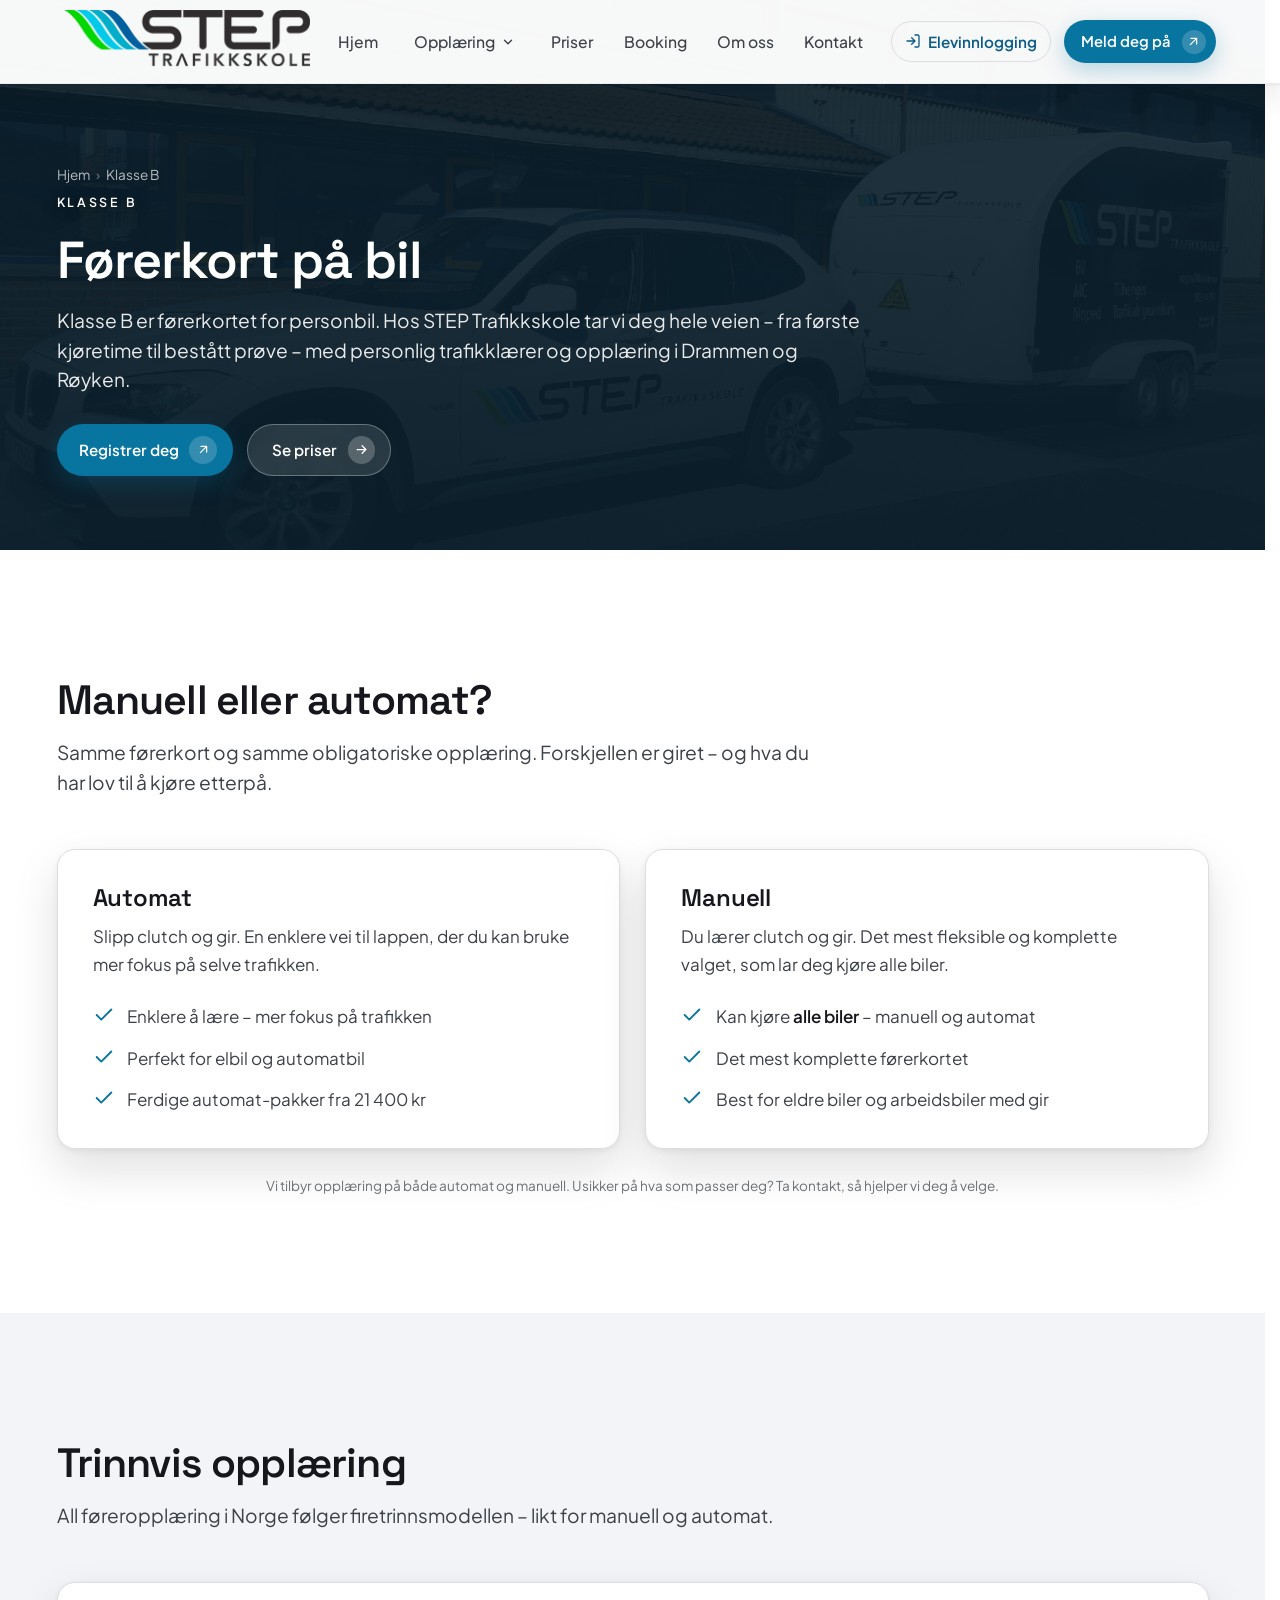
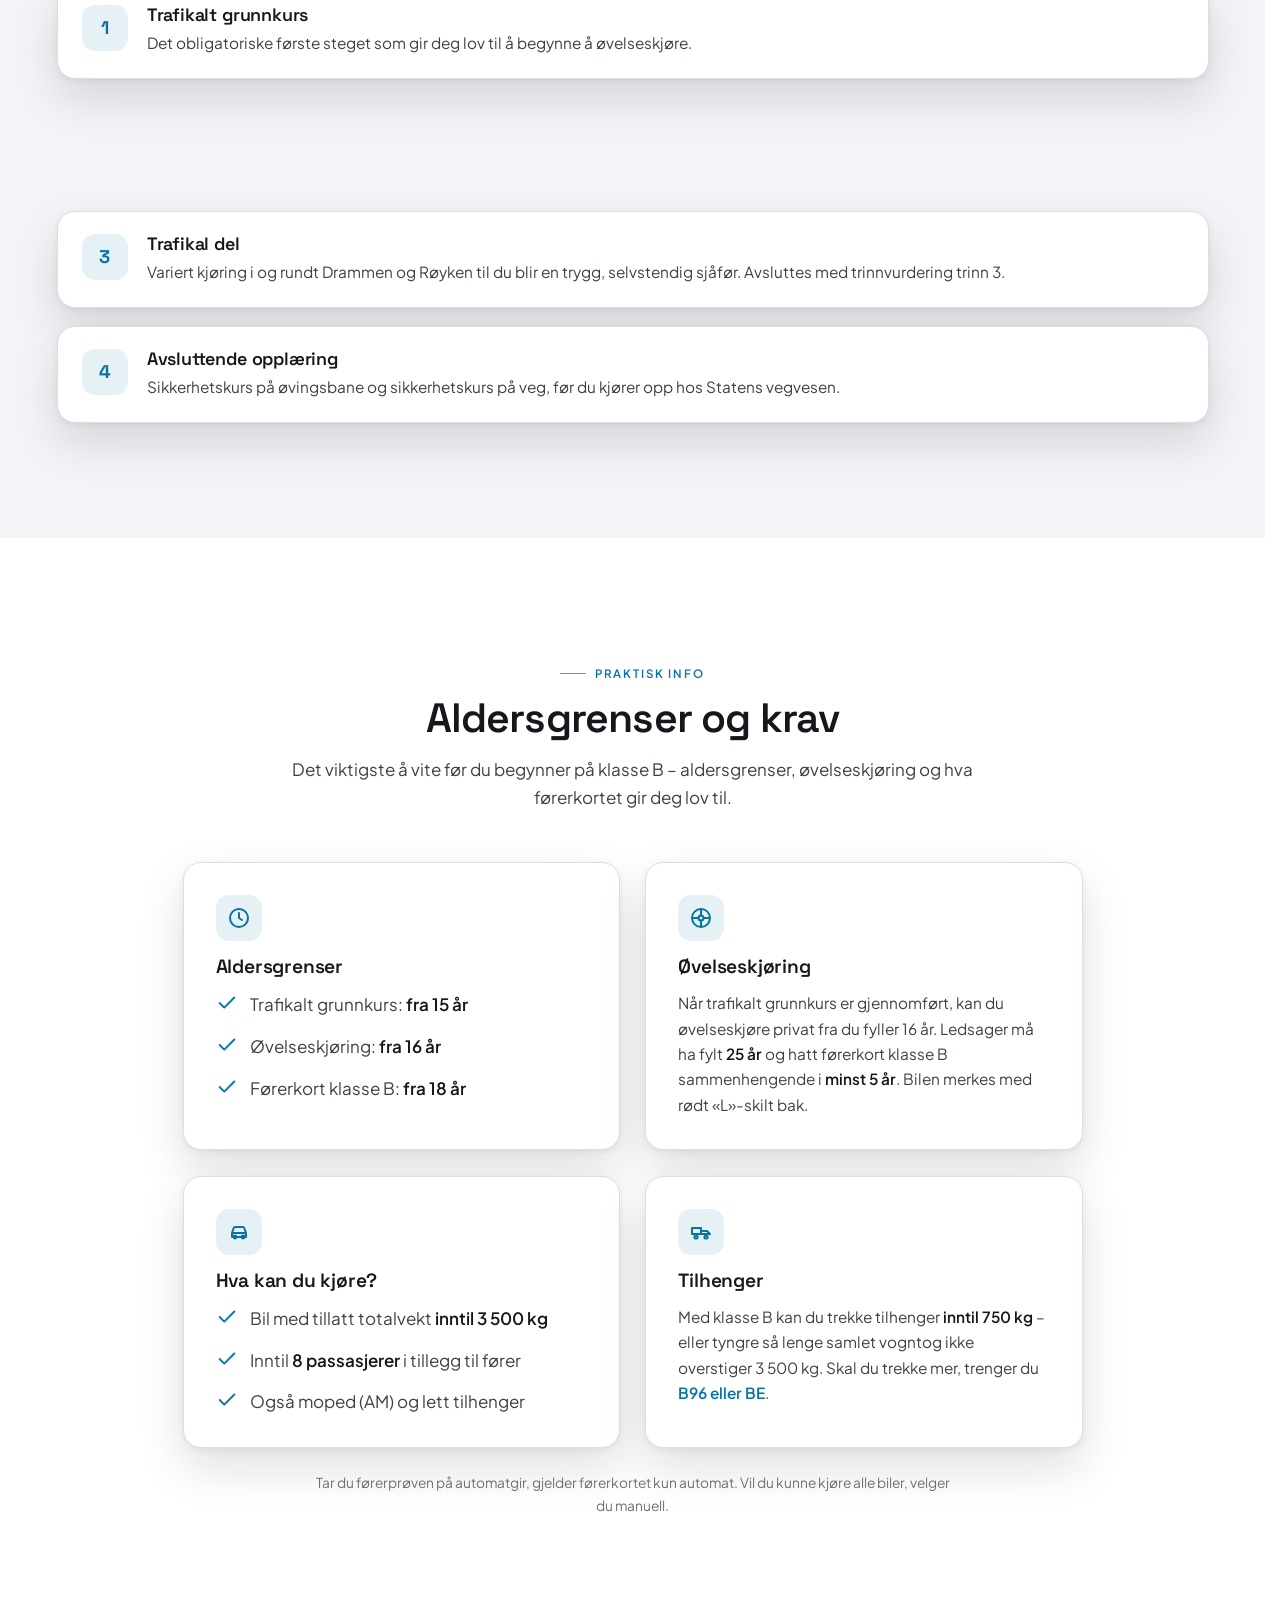
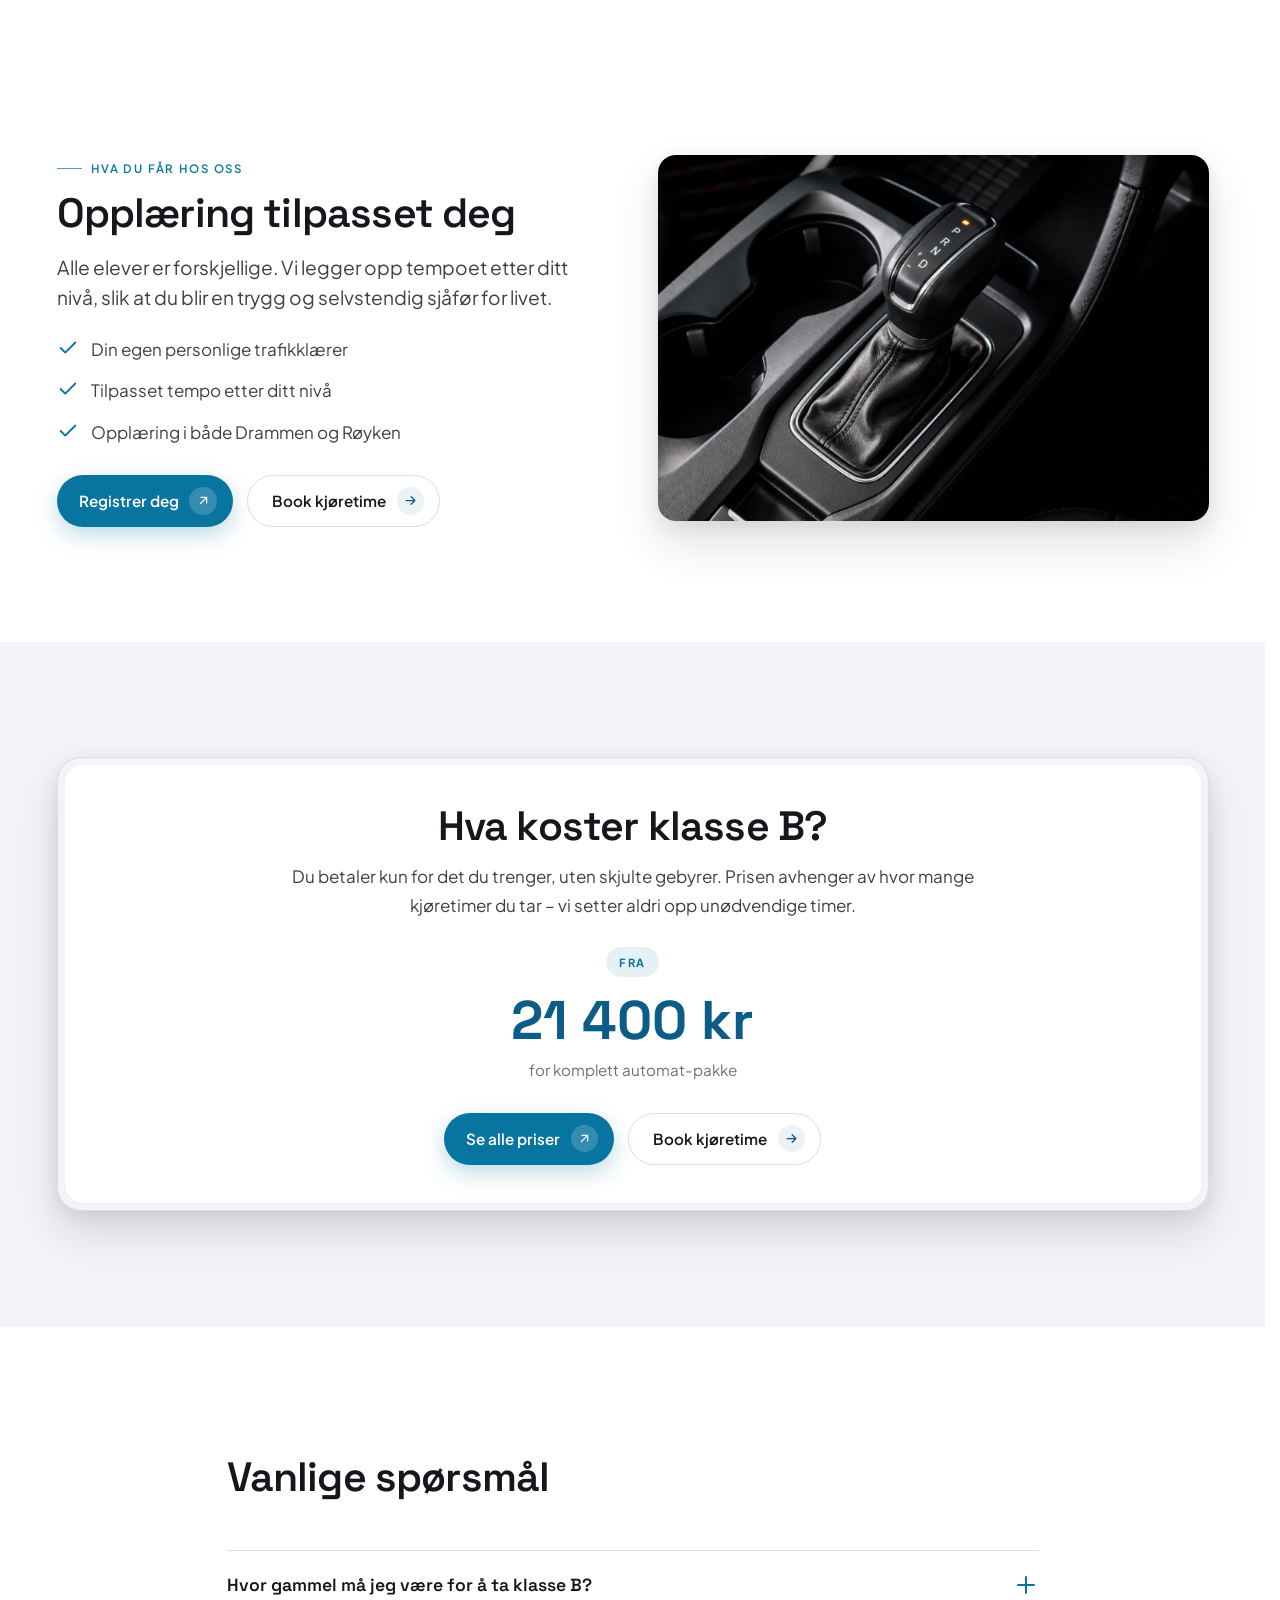
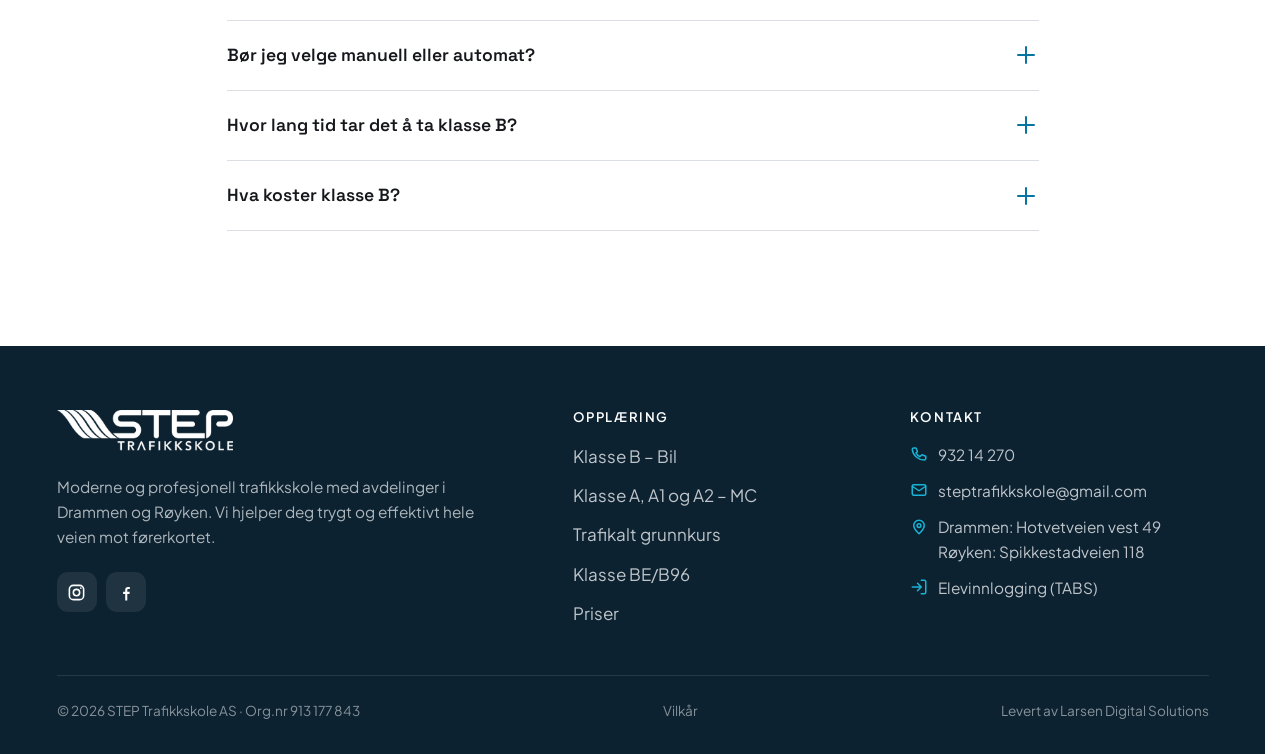
==== commit 1a96c08c: "Bytt subhero-bakgrunner til STEP sine egne bilder Co-Authored-By: Claude Opus 4.8 (1M context) <nore" ====
--- a/klasse-b.html
+++ b/klasse-b.html
@@ -97,7 +97,7 @@
 
     <!-- ===================== SUBHERO ===================== -->
     <section class="subhero">
-      <div class="subhero__bg" aria-hidden="true"><img decoding="async" src="img/manuell.jpg" alt="" width="1920" height="900"></div>
+      <div class="subhero__bg" aria-hidden="true"><img decoding="async" src="img/step-hero.jpg" alt="" width="1920" height="900"></div>
       <div class="subhero__scrim" aria-hidden="true"></div>
       <span data-nav-sentinel style="position:absolute;top:60px;height:1px;width:1px"></span>
       <div class="container">
